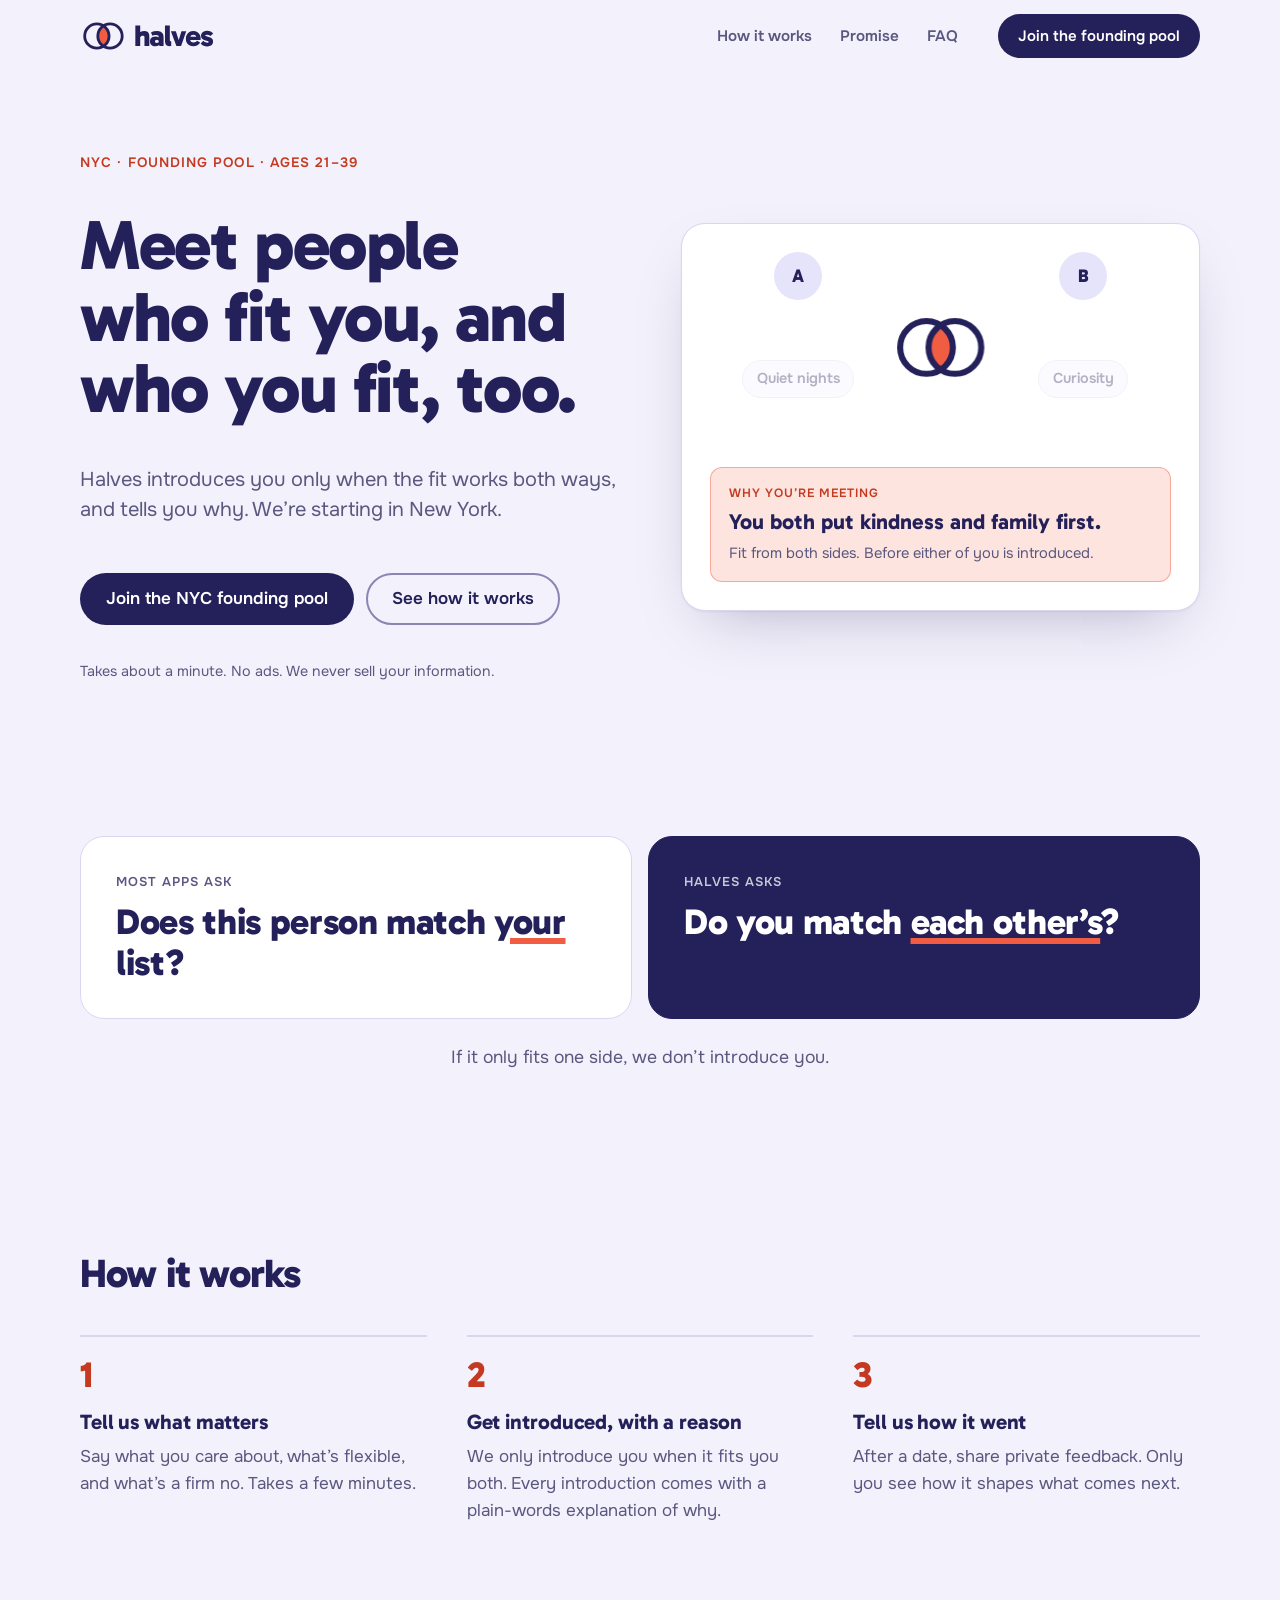
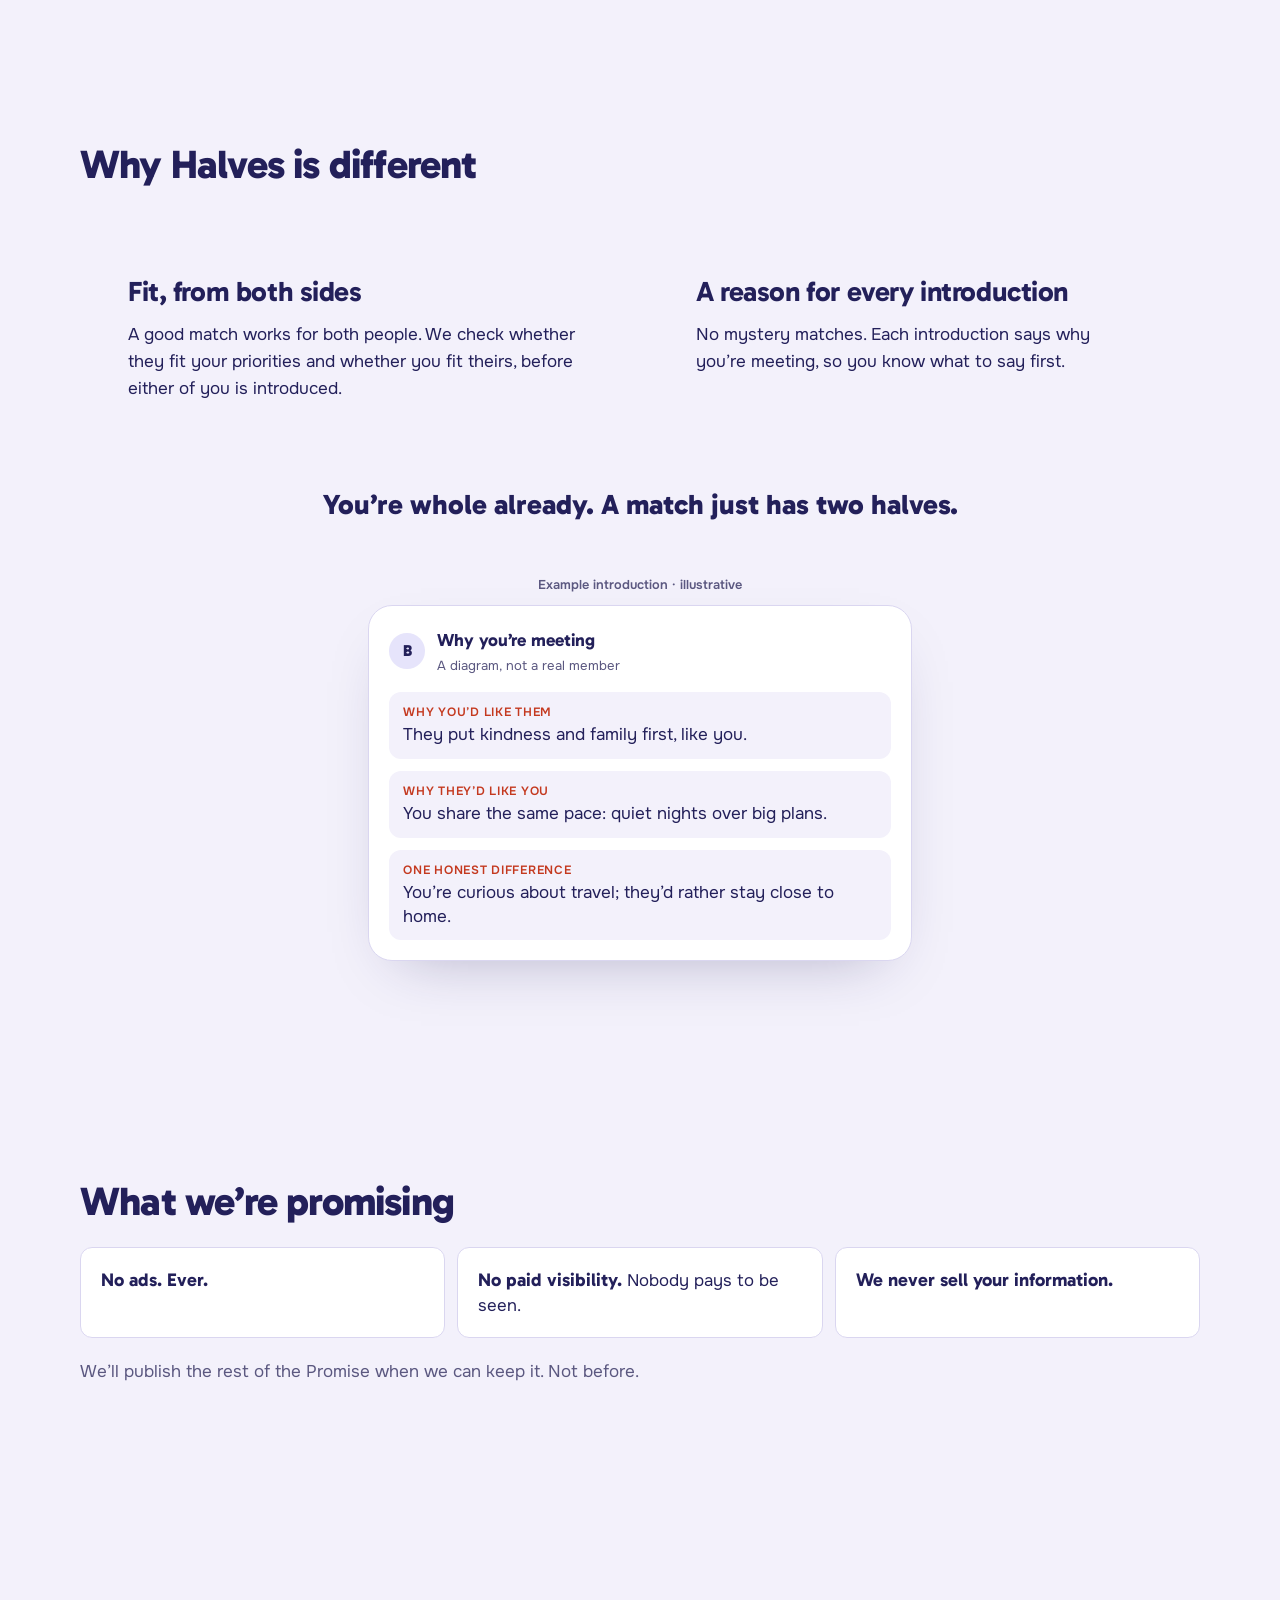
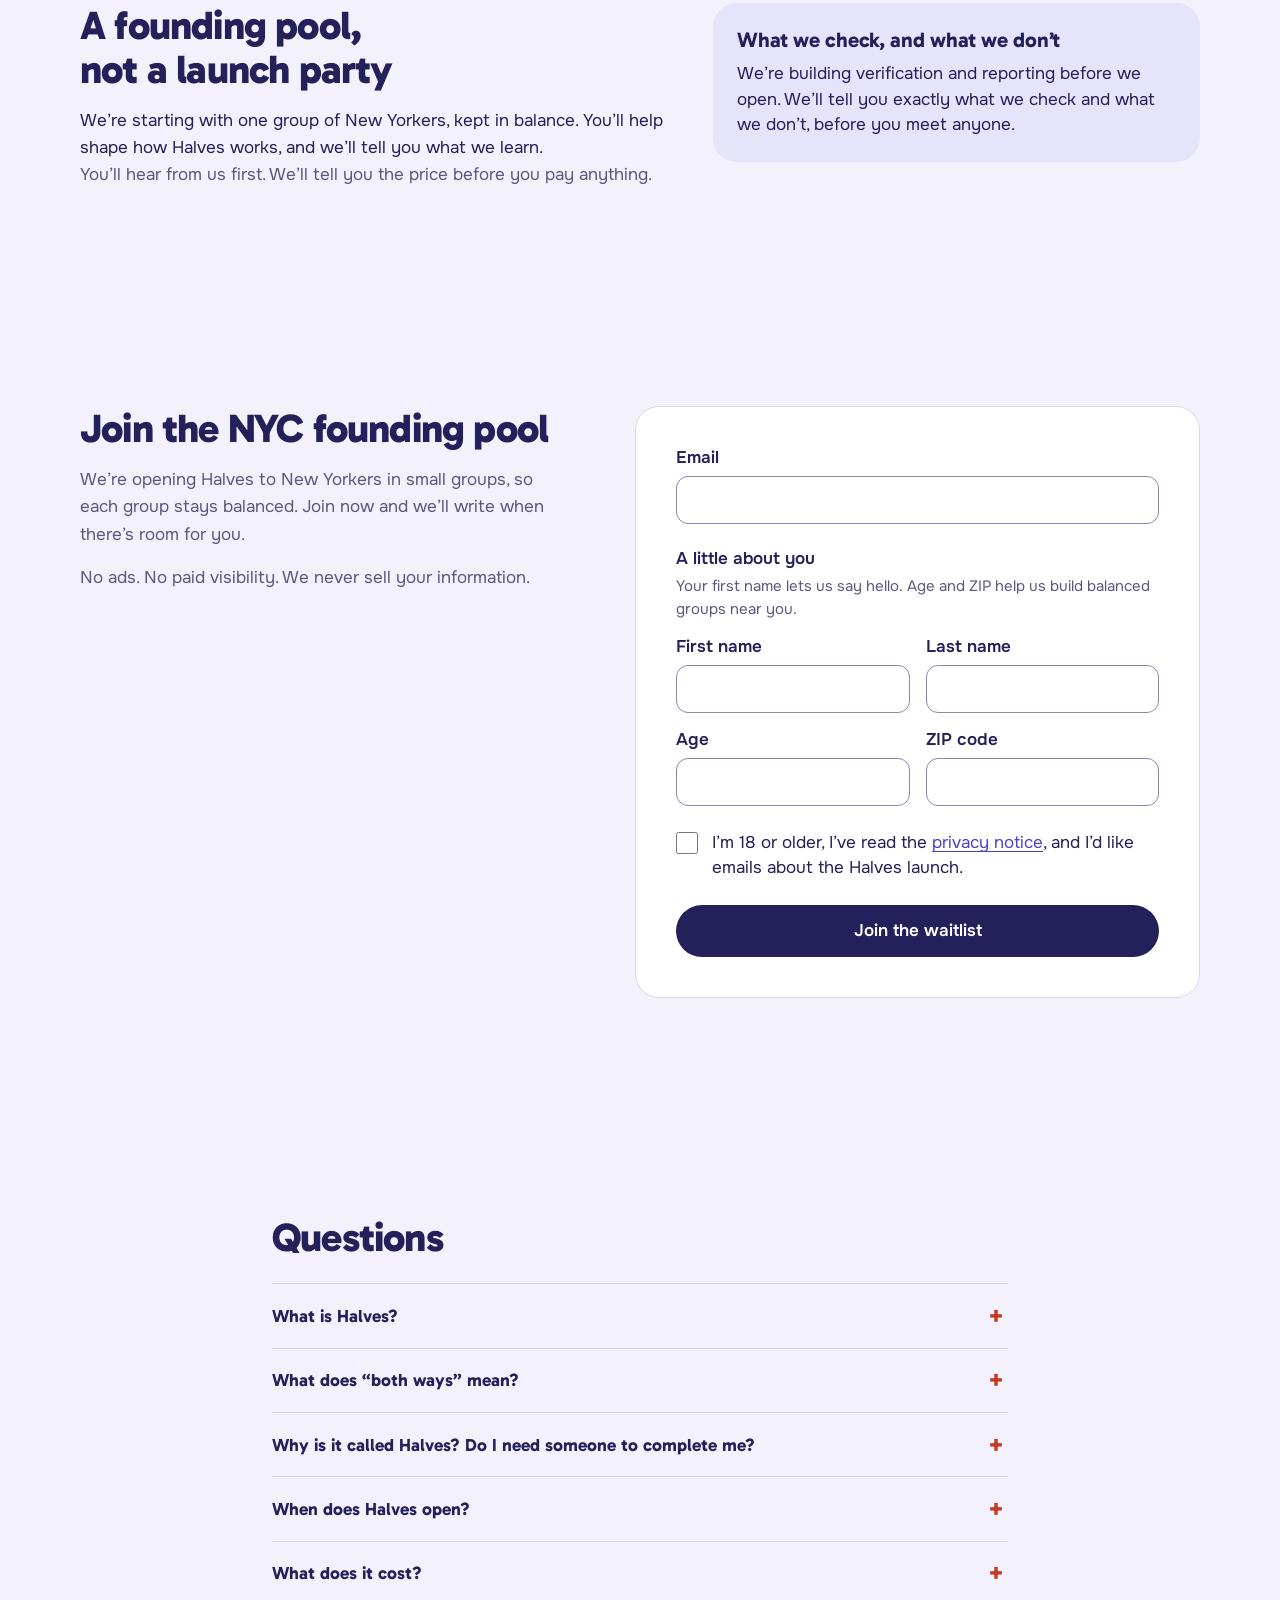
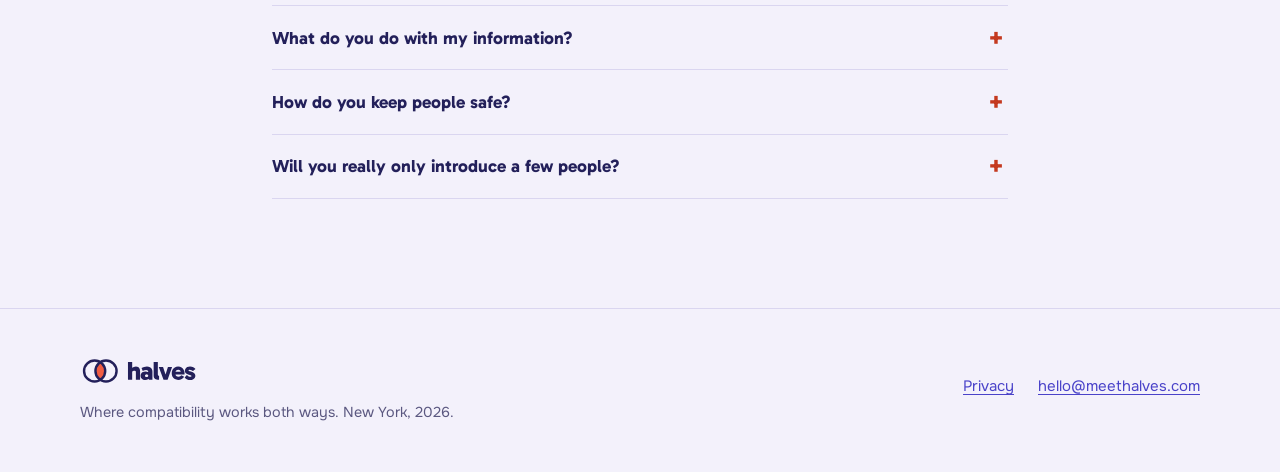
==== index.html @ e99790f5 "Halves site v2: new copy, animated hero, FAQ, promise" ====
<!doctype html>
<html lang="en">
<head>
  <meta charset="utf-8">
  <meta name="viewport" content="width=device-width, initial-scale=1">
  <title>Halves: where compatibility works both ways</title>
  <meta name="description" content="Halves introduces New Yorkers only when the fit works both ways, with a reason for each. Join the NYC founding pool.">
  <meta name="robots" content="noindex">
  <meta name="theme-color" content="#F3F1FB" media="(prefers-color-scheme: light)">
  <meta name="theme-color" content="#15133A" media="(prefers-color-scheme: dark)">
  <meta property="og:type" content="website">
  <meta property="og:title" content="Halves: where compatibility works both ways">
  <meta property="og:description" content="A few introductions, each with a reason. No ads. No paid visibility. We never sell your information.">
  <meta name="twitter:card" content="summary_large_image">
  <link rel="icon" href="assets/brand/icons/favicon-32.png" sizes="32x32" type="image/png">
  <link rel="icon" href="assets/brand/icons/favicon.svg" type="image/svg+xml">
  <link rel="apple-touch-icon" href="assets/brand/icons/apple-touch-icon.png">
  <link rel="preload" href="assets/brand/fonts/gabarito-latin-800-normal.woff2" as="font" type="font/woff2" crossorigin>
  <link rel="preload" href="assets/brand/fonts/onest-latin-400-normal.woff2" as="font" type="font/woff2" crossorigin>
  <link rel="stylesheet" href="assets/styles.css">
  <link rel="stylesheet" href="assets/site.css">
  <script src="assets/preview.js"></script>
  <script src="assets/app.js" defer></script>
  <script src="assets/hero.js" defer></script>
</head>
<body>
  <a class="skip-link" href="#main">Skip to main content</a>

  <header class="site-header">
    <div class="wrap header-inner">
      <a class="brand" href="./" aria-label="Halves home">
        <picture>
          <source media="(prefers-color-scheme: dark)" srcset="assets/brand/logo/halves-lockup-on-dark.svg">
          <img class="brand-logo" src="assets/brand/logo/halves-lockup.svg" alt="" width="135" height="30">
        </picture>
      </a>
      <nav class="head-nav" aria-label="Primary">
        <a href="#how">How it works</a>
        <a href="#promise">Promise</a>
        <a href="#faq">FAQ</a>
      </nav>
      <a class="button button-primary button-small" href="#join">Join the founding pool</a>
    </div>
  </header>

  <main id="main">
    <section class="hero hero-v2" aria-labelledby="headline">
      <div class="wrap hero-grid">
        <div class="hero-copy">
          <p class="eyebrow">NYC · Founding pool · Ages 21–39</p>
          <h1 id="headline">Meet people who fit you, and who you fit, too.</h1>
          <p class="hero-sub" id="subhead">Halves introduces you only when the fit works both ways, and tells you why. We’re starting in New York.</p>
          <div class="hero-actions">
            <a class="button button-primary" href="#join">Join the NYC founding pool</a>
            <a class="button button-quiet" href="#how">See how it works</a>
          </div>
          <p class="hero-note">Takes about a minute. No ads. We never sell your information.</p>
        </div>

        <figure class="stage" id="stage" aria-labelledby="stage-cap">
          <div class="stage-people">
            <div class="person" data-person="a">
              <span class="avatar" aria-hidden="true">A</span>
              <ul class="chips" aria-hidden="true">
                <li class="chip chip-shared" data-shared>Kindness</li>
                <li class="chip chip-own">Quiet nights</li>
                <li class="chip chip-shared" data-shared>Family</li>
              </ul>
            </div>

            <div class="mark" aria-hidden="true">
              <svg viewBox="0 0 100 64" role="presentation" focusable="false">
                <path class="mark-lens" d="M50 10.1A26 26 0 0 1 50 53.9A26 26 0 0 1 50 10.1Z"/>
                <circle class="mark-ring mark-ring-l" cx="36" cy="32" r="26"/>
                <circle class="mark-ring mark-ring-r" cx="64" cy="32" r="26"/>
              </svg>
            </div>

            <div class="person" data-person="b">
              <span class="avatar" aria-hidden="true">B</span>
              <ul class="chips" aria-hidden="true">
                <li class="chip chip-shared" data-shared>Family</li>
                <li class="chip chip-own">Curiosity</li>
                <li class="chip chip-shared" data-shared>Kindness</li>
              </ul>
            </div>
          </div>

          <div class="why-card" id="why-card" aria-hidden="true">
            <span class="why-label">Why you’re meeting</span>
            <p class="why-line"><strong>You both put kindness and family first.</strong></p>
            <p class="why-sub">Fit from both sides. Before either of you is introduced.</p>
          </div>

          <figcaption id="stage-cap" class="visually-hidden">Illustration: two people, A and B, each list what matters most to them. Where both lists overlap, Halves shows common ground, kindness and family, and explains why they’d meet.</figcaption>
          <button class="replay" id="replay" type="button" hidden>Replay</button>
        </figure>
      </div>
    </section>

    <section class="section idea" aria-labelledby="idea-title">
      <div class="wrap">
        <h2 id="idea-title" class="visually-hidden">The idea</h2>
        <div class="contrast">
          <div class="contrast-col contrast-col--them">
            <p class="contrast-label">Most apps ask</p>
            <p class="contrast-q">Does this person match <em>your</em> list?</p>
          </div>
          <div class="contrast-col contrast-col--us">
            <p class="contrast-label">Halves asks</p>
            <p class="contrast-q">Do you match <em>each other’s</em>?</p>
          </div>
        </div>
        <p class="idea-line">If it only fits one side, we don’t introduce you.</p>
      </div>
    </section>

    <section class="section steps" id="how" aria-labelledby="how-title">
      <div class="wrap">
        <h2 id="how-title">How it works</h2>
        <ol class="step-list" role="list">
          <li class="step">
            <span class="step-number" aria-hidden="true">1</span>
            <h3>Tell us what matters</h3>
            <p>Say what you care about, what’s flexible, and what’s a firm no. Takes a few minutes.</p>
          </li>
          <li class="step">
            <span class="step-number" aria-hidden="true">2</span>
            <h3>Get introduced, with a reason</h3>
            <p>We only introduce you when it fits you both. Every introduction comes with a plain-words explanation of why.</p>
          </li>
          <li class="step">
            <span class="step-number" aria-hidden="true">3</span>
            <h3>Tell us how it went</h3>
            <p>After a date, share private feedback. Only you see how it shapes what comes next.</p>
          </li>
        </ol>
      </div>
    </section>

    <section class="section different" id="different" aria-labelledby="diff-title">
      <div class="wrap">
        <h2 id="diff-title">Why Halves is different</h2>
        <div class="pair">
          <article class="pair-half">
            <h3>Fit, from both sides</h3>
            <p>A good match works for both people. We check whether they fit your priorities and whether you fit theirs, before either of you is introduced.</p>
          </article>
          <article class="pair-half">
            <h3>A reason for every introduction</h3>
            <p>No mystery matches. Each introduction says why you’re meeting, so you know what to say first.</p>
          </article>
        </div>
        <p class="name-line">You’re whole already. A match just has two halves.</p>

        <div class="example" aria-label="Example introduction">
          <p class="example-tag">Example introduction · illustrative</p>
          <div class="example-card">
            <div class="example-head">
              <span class="avatar avatar-sm" aria-hidden="true">B</span>
              <div><strong>Why you’re meeting</strong><span class="example-muted">A diagram, not a real member</span></div>
            </div>
            <ul class="example-list">
              <li><span>Why you’d like them</span> They put kindness and family first, like you.</li>
              <li><span>Why they’d like you</span> You share the same pace: quiet nights over big plans.</li>
              <li><span>One honest difference</span> You’re curious about travel; they’d rather stay close to home.</li>
            </ul>
          </div>
        </div>
      </div>
    </section>

    <section class="section promise" id="promise" aria-labelledby="promise-title">
      <div class="wrap">
        <h2 id="promise-title">What we’re promising</h2>
        <ul class="promise-list" role="list">
          <li><strong>No ads. Ever.</strong></li>
          <li><strong>No paid visibility.</strong> Nobody pays to be seen.</li>
          <li><strong>We never sell your information.</strong></li>
        </ul>
        <p class="promise-close">We’ll publish the rest of the Promise when we can keep it. Not before.</p>
      </div>
    </section>

    <section class="section pool" aria-labelledby="pool-title">
      <div class="wrap pool-grid">
        <div>
          <h2 id="pool-title">A founding pool, not a launch party</h2>
          <p>We’re starting with one group of New Yorkers, kept in balance. You’ll help shape how Halves works, and we’ll tell you what we learn.</p>
          <p class="pool-small">You’ll hear from us first. We’ll tell you the price before you pay anything.</p>
        </div>
        <div class="safety">
          <h3>What we check, and what we don’t</h3>
          <p>We’re building verification and reporting before we open. We’ll tell you exactly what we check and what we don’t, before you meet anyone.</p>
        </div>
      </div>
    </section>

    <section class="section join" id="join" aria-labelledby="join-title">
      <div class="wrap join-grid">
        <div class="join-copy">
          <h2 id="join-title">Join the NYC founding pool</h2>
          <p>We’re opening Halves to New Yorkers in small groups, so each group stays balanced. Join now and we’ll write when there’s room for you.</p>
          <p>No ads. No paid visibility. We never sell your information.</p>
        </div>

        <div class="join-panel">
          <noscript>
            <p class="noscript-note">The form needs JavaScript. Turn it on and reload, or email hello@meethalves.com and we’ll add you.</p>
          </noscript>

          <form class="waitlist-form" id="waitlist-form" hidden method="post" action="/api/waitlist" data-endpoint="/api/waitlist">
            <div class="field">
              <label for="email">Email</label>
              <input class="text-input" id="email" name="email" type="email" autocomplete="email" required maxlength="254" spellcheck="false" autocapitalize="off" aria-describedby="email-error">
              <p class="field-error" id="email-error"></p>
            </div>

            <fieldset class="optional-group" aria-describedby="about-hint">
              <legend>A little about you</legend>
              <p class="hint" id="about-hint">Your first name lets us say hello. Age and ZIP help us build balanced groups near you.</p>

              <div class="field-row field-row--names">
                <div class="field">
                  <label for="first_name">First name</label>
                  <input class="text-input" id="first_name" name="first_name" type="text" autocomplete="given-name" required maxlength="60" aria-describedby="first_name-error">
                  <p class="field-error" id="first_name-error"></p>
                </div>
                <div class="field">
                  <label for="last_name">Last name</label>
                  <input class="text-input" id="last_name" name="last_name" type="text" autocomplete="family-name" required maxlength="80" aria-describedby="last_name-error">
                  <p class="field-error" id="last_name-error"></p>
                </div>
              </div>

              <div class="field-row">
                <div class="field">
                  <label for="age">Age</label>
                  <input class="text-input" id="age" name="age" type="number" inputmode="numeric" required min="18" max="99" step="1" aria-describedby="age-error">
                  <p class="field-error" id="age-error"></p>
                </div>
                <div class="field">
                  <label for="zip">ZIP code</label>
                  <input class="text-input" id="zip" name="zip" type="text" inputmode="numeric" autocomplete="postal-code" required maxlength="5" pattern="[0-9]{5}" aria-describedby="zip-error">
                  <p class="field-error" id="zip-error"></p>
                </div>
              </div>
            </fieldset>

            <div class="field consent">
              <input id="consent" name="consent" type="checkbox" required aria-describedby="consent-error">
              <label for="consent">I’m 18 or older, I’ve read the <a href="privacy/" target="_blank" rel="noopener">privacy notice<span class="visually-hidden"> (opens in a new tab)</span></a>, and I’d like emails about the Halves launch.</label>
              <p class="field-error" id="consent-error"></p>
            </div>

            <div class="hp-field" aria-hidden="true">
              <label for="website">Website</label>
              <input id="website" name="website" type="text" tabindex="-1" autocomplete="off" aria-hidden="true">
            </div>

            <button class="button button-primary" type="submit">Join the waitlist</button>
          </form>

          <p class="form-status" id="form-status" role="status" aria-live="polite"></p>

          <div class="join-success" id="waitlist-success" hidden>
            <picture>
              <source media="(prefers-color-scheme: dark)" srcset="assets/brand/logo/halves-mark-on-dark.svg">
              <img class="success-mark" src="assets/brand/logo/halves-mark.svg" alt="" width="56" height="36">
            </picture>
            <h3 id="success-title" tabindex="-1">You’re on the list.</h3>
            <p>Thanks<span data-first-name></span>. We’ll email you when there’s room for you.</p>
            <p>Know someone who’d rather be introduced for a reason than keep scrolling? Send them this page. A good group needs people on both sides.</p>
            <div class="share-row">
              <label class="visually-hidden" for="share-url">Link to share</label>
              <input class="text-input" id="share-url" type="text" readonly value="https://meethalves.com/?utm_source=share&amp;utm_medium=referral&amp;utm_campaign=waitlist">
              <button class="button button-quiet button-small" id="share-button" type="button" hidden>Copy link</button>
            </div>
            <p class="share-status" id="share-status" role="status" aria-live="polite"></p>
          </div>
        </div>
      </div>
    </section>

    <section class="section faq" id="faq" aria-labelledby="faq-title">
      <div class="wrap faq-wrap">
        <h2 id="faq-title">Questions</h2>
        <div class="faq-list">
          <details><summary>What is Halves?</summary><p>A dating app for New Yorkers aged 21–39. We introduce you only when the fit works both ways, and each introduction comes with a reason. We’re new, and we’re building it with our first members.</p></details>
          <details><summary>What does “both ways” mean?</summary><p>Most apps ask whether someone matches what you want. We also ask whether you match what they want. If it only fits one side, we don’t introduce you.</p></details>
          <details><summary>Why is it called Halves? Do I need someone to complete me?</summary><p>No. You’re whole. A match has two halves: your side and theirs. The name is about the fit, not about you.</p></details>
          <details><summary>When does Halves open?</summary><p>We’re starting with a small founding pool in New York and opening in groups. We’ll email you when there’s room for you. We don’t have a date yet, and we won’t make one up.</p></details>
          <details><summary>What does it cost?</summary><p>Joining the waitlist is free. We’ll tell you the price before you pay anything, and nobody will be charged without clear notice of the amount, the renewal date, and how to cancel.</p></details>
          <details><summary>What do you do with my information?</summary><p>We ask for the minimum: your email, first name, age and ZIP, so we can build balanced groups. No ads. We never sell your information. See the <a href="privacy/">privacy notice</a>.</p></details>
          <details><summary>How do you keep people safe?</summary><p>We’re building verification and reporting before we open, and we’ll publish exactly what we check and what we don’t. Verification confirms identity, not intentions. Until it’s live, there’s nothing to join but a waitlist, and no one is introduced to anyone.</p></details>
          <details><summary>Will you really only introduce a few people?</summary><p>Yes. A few at a time, each with a reason, instead of an endless feed. We’ll tell you the pace when we open.</p></details>
        </div>
      </div>
    </section>
  </main>

  <footer class="site-footer">
    <div class="wrap footer-inner">
      <div class="foot-brand">
        <a class="brand brand-small" href="./" aria-label="Halves home">
          <picture>
            <source media="(prefers-color-scheme: dark)" srcset="assets/brand/logo/halves-lockup-on-dark.svg">
            <img class="brand-logo" src="assets/brand/logo/halves-lockup.svg" alt="" width="135" height="30">
          </picture>
        </a>
        <p class="foot-tag">Where compatibility works both ways. New York, 2026.</p>
      </div>
      <nav aria-label="Footer">
        <ul class="footer-links">
          <li><a href="privacy/">Privacy</a></li>
          <li><a href="mailto:hello@meethalves.com">hello@meethalves.com</a></li>
        </ul>
      </nav>
    </div>
  </footer>
</body>
</html>
---- assets/styles.css ----
/*
  Halves site styles.
  Plain CSS, no build step. Sections:
  1. Fonts (self-hosted, see assets/fonts/ and the OFL license files there)
  2. Design tokens (light and dark)
  3. Base and layout
  4. Header and footer
  5. Landing page sections
  6. Waitlist form and success state
  7. Simple pages (privacy, 404)
  8. Motion
*/

/* 1. Fonts: latin subsets only, from Fontsource (OFL 1.1). They live with the rest of the brand in brand/fonts/. */
@font-face {
  font-family: "Gabarito";
  font-style: normal;
  font-weight: 700;
  font-display: swap;
  src: url("brand/fonts/gabarito-latin-700-normal.woff2") format("woff2");
  unicode-range: U+0000-00FF, U+0131, U+0152-0153, U+02BB-02BC, U+02C6, U+02DA, U+02DC, U+0304, U+0308, U+0329, U+2000-206F, U+20AC, U+2122, U+2191, U+2193, U+2212, U+2215, U+FEFF, U+FFFD;
}
@font-face {
  font-family: "Gabarito";
  font-style: normal;
  font-weight: 800;
  font-display: swap;
  src: url("brand/fonts/gabarito-latin-800-normal.woff2") format("woff2");
  unicode-range: U+0000-00FF, U+0131, U+0152-0153, U+02BB-02BC, U+02C6, U+02DA, U+02DC, U+0304, U+0308, U+0329, U+2000-206F, U+20AC, U+2122, U+2191, U+2193, U+2212, U+2215, U+FEFF, U+FFFD;
}
@font-face {
  font-family: "Onest";
  font-style: normal;
  font-weight: 400;
  font-display: swap;
  src: url("brand/fonts/onest-latin-400-normal.woff2") format("woff2");
  unicode-range: U+0000-00FF, U+0131, U+0152-0153, U+02BB-02BC, U+02C6, U+02DA, U+02DC, U+0304, U+0308, U+0329, U+2000-206F, U+20AC, U+2122, U+2191, U+2193, U+2212, U+2215, U+FEFF, U+FFFD;
}
@font-face {
  font-family: "Onest";
  font-style: normal;
  font-weight: 600;
  font-display: swap;
  src: url("brand/fonts/onest-latin-600-normal.woff2") format("woff2");
  unicode-range: U+0000-00FF, U+0131, U+0152-0153, U+02BB-02BC, U+02C6, U+02DA, U+02DC, U+0304, U+0308, U+0329, U+2000-206F, U+20AC, U+2122, U+2191, U+2193, U+2212, U+2215, U+FEFF, U+FFFD;
}

/* 2. Design tokens. The brand guide is assets/brand/README.md: two rings, and the coral
   middle where they meet is the match. Indigo carries the text and buttons. Coral and
   periwinkle are for graphics and tints, since plain coral is under 4.5:1 for text on lilac. */
:root {
  color-scheme: light dark;

  --bg: #F3F1FB;               /* lilac */
  --surface: #FFFFFF;
  --sunk: #E8E5F7;
  --ink: #23205A;              /* indigo */
  --muted: #5B5880;            /* 5.9:1 on bg */
  --line: #DAD6F0;
  --primary: #23205A;          /* buttons */
  --primary-hover: #34307F;
  --on-primary: #FFFFFF;       /* 14:1 on primary */
  --coral-text: #C4391F;       /* coral when it is text: 4.8:1 on bg */
  --coral: #F05D43;            /* coral as a graphic: the hero's overlap */
  --coral-soft: #FDE4DE;
  --periwinkle-soft: #E6E4FB;
  --error: #B4232F;
  --success: #1E7A44;

  /* Derived tokens */
  --field-bg: #FFFFFF;
  --field-line: #8A86B3;       /* input borders: 3.4:1 on white, meets non-text contrast */
  --link: #4A43C9;             /* 6.4:1 on bg, 7:1 on white */
  --focus: var(--link);

  --font-head: "Gabarito", ui-sans-serif, system-ui, -apple-system, "Segoe UI", Roboto, "Helvetica Neue", Arial, sans-serif;
  --font-body: "Onest", ui-sans-serif, system-ui, -apple-system, "Segoe UI", Roboto, "Helvetica Neue", Arial, sans-serif;

  --max: 1120px;
  --gutter: 16px;
  --radius-sm: 12px;
  --radius: 24px;
  --section-space: clamp(3.5rem, 2rem + 6vw, 7rem);
}

@media (prefers-color-scheme: dark) {
  :root {
    --bg: #15133A;             /* night */
    --surface: #1D1A4A;
    --sunk: #27245C;
    --ink: #F3F1FB;
    --muted: #ABA8D6;          /* 7:1 on surface */
    --line: #34306B;
    --primary: #A9A6F2;        /* periwinkle */
    --primary-hover: #BDBAF6;
    --on-primary: #15133A;     /* 8:1 on primary */
    --coral-text: #FF8A72;
    --coral: #F26A51;
    --coral-soft: #3A2240;
    --periwinkle-soft: #262361;
    --error: #FF7A84;
    --success: #5BCB8A;

    --field-bg: #15133A;
    --field-line: #7E7AB8;     /* 4:1 or better on dark surfaces */
    --link: #B9B6FF;
  }
}

@media (min-width: 640px) {
  :root { --gutter: 24px; }
}
@media (min-width: 1024px) {
  :root { --gutter: 32px; }
}

/* 3. Base and layout */
*,
*::before,
*::after {
  box-sizing: border-box;
}

[hidden] {
  display: none !important;
}

html {
  -webkit-text-size-adjust: 100%;
  text-size-adjust: 100%;
}

body {
  margin: 0;
  background: var(--bg);
  color: var(--ink);
  font-family: var(--font-body);
  font-size: 1rem;
  line-height: 1.6;
  overflow-wrap: break-word;
  -webkit-font-smoothing: antialiased;
}

@media (min-width: 640px) {
  body { font-size: 1.0625rem; }
}

h1,
h2,
h3 {
  font-family: var(--font-head);
  color: var(--ink);
  margin: 0;
  text-wrap: balance;
}

h1 {
  font-weight: 800;
  font-size: clamp(2.5rem, 1.5rem + 4.6vw, 4.5rem);
  line-height: 1.02;
  letter-spacing: -0.03em;
}

h2 {
  font-weight: 800;
  font-size: clamp(1.75rem, 1.35rem + 1.8vw, 2.5rem);
  line-height: 1.1;
  letter-spacing: -0.02em;
}

h3 {
  font-weight: 700;
  font-size: 1.3125rem;
  line-height: 1.25;
  letter-spacing: -0.005em;
}

p {
  margin: 0;
}

a {
  color: var(--link);
  text-decoration-thickness: 1px;
  text-underline-offset: 0.18em;
  text-decoration-skip-ink: none;  /* one unbroken line, not gaps around the tails of letters like y and g */
}

a:hover {
  text-decoration-thickness: 2px;
}

:focus-visible {
  outline: 3px solid var(--focus);
  outline-offset: 3px;
  border-radius: 4px;
}

img,
svg {
  display: block;
  max-width: 100%;
}

.wrap {
  width: min(var(--max), 100% - 2 * var(--gutter));
  margin-inline: auto;
}

.section {
  padding-block: var(--section-space);
}

.section-intro {
  max-width: 36rem;
  margin-top: 0.75rem;
  color: var(--muted);
}

.skip-link {
  position: absolute;
  left: var(--gutter);
  top: -100px;
  z-index: 10;
  padding: 0.75rem 1rem;
  background: var(--surface);
  color: var(--ink);
  font-weight: 600;
  border: 2px solid var(--focus);
  border-radius: var(--radius-sm);
}

.skip-link:focus {
  top: 12px;
}

.visually-hidden {
  position: absolute !important;
  width: 1px;
  height: 1px;
  padding: 0;
  margin: -1px;
  overflow: hidden;
  clip: rect(0 0 0 0);
  white-space: nowrap;
  border: 0;
}

/* Buttons */
.button {
  display: inline-flex;
  align-items: center;
  justify-content: center;
  gap: 0.5rem;
  min-height: 52px;
  padding: 0.75rem 1.5rem;
  border: 2px solid transparent;
  border-radius: 999px;
  font-family: var(--font-body);
  font-size: 1.0625rem;
  font-weight: 600;
  line-height: 1.2;
  text-decoration: none;
  cursor: pointer;
}

.button-primary {
  background: var(--primary);
  color: var(--on-primary);
}

.button-primary:hover {
  background: var(--primary-hover);
}

.button-primary:active {
  transform: translateY(1px);
}

.button-primary:disabled {
  opacity: 0.7;
  cursor: progress;
  transform: none;
}

.button-quiet {
  background: transparent;
  color: var(--ink);
  border-color: var(--field-line);
}

.button-quiet:hover {
  border-color: var(--ink);
}

.button-small {
  min-height: 44px;
  padding: 0.5rem 1.125rem;
  font-size: 0.9375rem;
}

/* 4. Header and footer */
.site-header {
  padding-block: 14px;
}

.header-inner {
  display: flex;
  align-items: center;
  justify-content: space-between;
  gap: 1rem;
}

.brand {
  display: inline-flex;
  align-items: center;
  gap: 0.5rem;
  min-height: 44px;
  text-decoration: none;
  color: var(--ink);
}

/* The logo is an image from assets/brand/logo/. Each page's <picture> swaps in the
   on-dark file in dark mode. Its height sets its size. */
.brand-logo {
  width: auto;
  height: 30px;
}

.site-footer {
  border-top: 1px solid var(--line);
  padding-block: 2.5rem 3rem;
  color: var(--muted);
  font-size: 0.9375rem;
}

.footer-inner {
  display: grid;
  gap: 1.25rem;
}

.footer-links {
  display: flex;
  flex-wrap: wrap;
  gap: 0.5rem 1.5rem;
  margin: 0;
  padding: 0;
  list-style: none;
}

.footer-links a {
  display: inline-block;
  padding-block: 0.375rem;
}

.brand-small .brand-logo {
  height: 26px;
}

@media (min-width: 760px) {
  .footer-inner {
    grid-template-columns: auto 1fr;
    align-items: center;
    gap: 2rem;
  }
  .footer-links {
    justify-content: flex-end;
  }
}

/* 5. Landing page sections */

/* Hero */
.hero {
  padding-block: clamp(1.5rem, 0.5rem + 4vw, 4.5rem) var(--section-space);
}

.hero-grid {
  display: grid;
  gap: 1.75rem;
  align-items: center;
}

/* On phones the picture comes after the headline and button, so they stay on the first screen. */
.hero-art {
  width: min(100%, 31rem);
}

/* The match story: two people with their priority chips (rows from 1.5rem to about 11.2rem),
   then "Common ground" in its own row so it never covers the chips at any width, then the
   rings, anchored to the bottom. */
.match-story {
  position: relative;
  min-height: 25.25rem;
  overflow: hidden;
  isolation: isolate;
}

.match-person {
  position: absolute;
  top: 1.5rem;
  display: grid;
  width: 9rem;
  justify-items: center;
  gap: 0.45rem;
  z-index: 3;
}

.match-person--left { left: 0; }
.match-person--right { right: 0; }

.match-avatar {
  display: grid;
  place-items: center;
  width: 3.25rem;
  height: 3.25rem;
  border: 2px solid var(--ink);
  border-radius: 50%;
  background: var(--surface);
  color: var(--ink);
  font-family: var(--font-head);
  font-size: 1rem;
  font-weight: 800;
  box-shadow: 0 0.5rem 1.5rem rgba(35, 32, 90, 0.08);
}

.match-priority {
  display: inline-flex;
  min-height: 1.7rem;
  align-items: center;
  justify-content: center;
  padding: 0.25rem 0.65rem;
  border: 1px solid var(--line);
  border-radius: 999px;
  background: var(--surface);
  color: var(--muted);
  font-size: 0.72rem;
  font-weight: 700;
  line-height: 1;
  white-space: nowrap;
  box-shadow: 0 0.4rem 1rem rgba(35, 32, 90, 0.06);
}

.common-ground {
  position: absolute;
  left: 50%;
  top: 11.8rem;
  display: grid;
  width: 11rem;
  translate: -50% 0;
  justify-items: center;
  gap: 0.25rem;
  text-align: center;
  z-index: 4;
}

.common-ground span {
  color: var(--coral-text);
  font-size: 0.68rem;
  font-weight: 800;
  letter-spacing: 0.08em;
  text-transform: uppercase;
}

.common-ground strong {
  color: var(--ink);
  font-size: 0.9rem;
}

.match-mark {
  position: absolute;
  left: 50%;
  bottom: 1.25rem;
  width: 15rem;
  height: 9rem;
  translate: -50% 0;
}

.match-ring,
.match-overlap {
  position: absolute;
  top: 0;
  width: 9rem;
  height: 9rem;
}

.match-ring {
  border: 0.7rem solid var(--ink);
  border-radius: 50%;
  z-index: 2;
}

.match-ring--left { left: 0; }
.match-ring--right { right: 0; }

.match-overlap {
  left: 50%;
  width: 3rem;                 /* the rings' overlap: 9rem rings 6rem apart */
  height: 5.9rem;
  top: 1.55rem;
  translate: -50% 0;
  clip-path: polygon(50% 0%, 68% 7%, 84% 21%, 96% 39%, 100% 50%, 96% 61%, 84% 79%, 68% 93%, 50% 100%, 32% 93%, 16% 79%, 4% 61%, 0% 50%, 4% 39%, 16% 21%, 32% 7%);
  background: var(--coral);
  opacity: 1;
  transform-origin: center;
  filter: drop-shadow(0 0.5rem 1.1rem rgba(240, 93, 67, 0.22));
  z-index: 1;
}

.hero-copy {
  display: grid;
  gap: 1.25rem;
}

.hero-sub {
  max-width: 34rem;
  font-size: clamp(1.125rem, 1rem + 0.5vw, 1.3125rem);
  line-height: 1.5;
  color: var(--muted);
}

.hero-actions {
  display: flex;
  flex-wrap: wrap;
  align-items: center;
  gap: 0.75rem 1.25rem;
  margin-top: 0.5rem;
}

@media (min-width: 860px) {
  .hero-grid {
    grid-template-columns: minmax(0, 1.5fr) minmax(0, 1fr);
    gap: 3rem;
  }
  .hero-art {
    width: min(100%, 31rem);
    justify-self: center;
  }
}

/* How it works: a real sequence, so the steps are numbered. */
.step-list {
  display: grid;
  gap: 2rem;
  margin: 2.5rem 0 0;
  padding: 0;
  list-style: none;
}

.step {
  display: grid;
  gap: 0.5rem;
  align-content: start;
  padding-top: 1.25rem;
  border-top: 2px solid var(--line);
}

.step-number {
  font-family: var(--font-head);
  font-weight: 800;
  font-size: 2.25rem;
  line-height: 1;
  color: var(--coral-text);
  margin-bottom: 0.5rem;
}

.step p {
  color: var(--muted);
  max-width: 30rem;
}

@media (min-width: 760px) {
  .step-list {
    grid-template-columns: repeat(3, minmax(0, 1fr));
    gap: 2.5rem;
  }
}

/* Why Halves is different: two differences, side by side like the two rings of the mark. */
.differences {
  background: var(--surface);
  border-block: 1px solid var(--line);
}

.pair {
  display: grid;
  gap: 1rem;
  margin-top: 2.5rem;
}

.pair-half {
  display: grid;
  gap: 0.75rem;
  align-content: start;
  padding: clamp(1.75rem, 1rem + 2.5vw, 3rem);
  border-radius: var(--radius);
  color: var(--ink);
}

.pair-half p {
  max-width: 28rem;
}

.pair-half h3 {
  font-weight: 700;
  font-size: clamp(1.375rem, 1.1rem + 1vw, 1.75rem);
  letter-spacing: -0.015em;
}

.pair-half--left {
  background: var(--periwinkle-soft);
}

.pair-half--right {
  background: var(--coral-soft);
}

@media (min-width: 760px) {
  .pair {
    grid-template-columns: 1fr 1fr;
  }
}

/* 6. Waitlist form and success state */
.join-grid {
  display: grid;
  gap: 2rem;
}

.join-copy {
  display: grid;
  gap: 1rem;
  align-content: start;
}

.join-copy p {
  max-width: 30rem;
  color: var(--muted);
}

@media (min-width: 900px) {
  .join-grid {
    grid-template-columns: minmax(0, 1fr) minmax(0, 1.15fr);
    gap: 4rem;
  }
}

.join-panel {
  background: var(--surface);
  border: 1px solid var(--line);
  border-radius: var(--radius);
  padding: clamp(1.25rem, 0.75rem + 2.5vw, 2.5rem);
}

.waitlist-form {
  display: grid;
  gap: 1.5rem;
}

.field {
  display: grid;
  gap: 0.375rem;
  align-content: start;
  min-width: 0;
}

.field label,
.optional-group legend {
  font-weight: 600;
  line-height: 1.35;
}

.field-row {
  display: grid;
  grid-template-columns: minmax(0, 1fr) minmax(0, 1fr);
  gap: 1rem;
}

/* First and last name stack on narrow phones, so a long name still fits its box. */
.field-row--names {
  grid-template-columns: minmax(0, 1fr);
}

@media (min-width: 480px) {
  .field-row--names {
    grid-template-columns: minmax(0, 1fr) minmax(0, 1fr);
  }
}

.optional-group {
  display: grid;
  gap: 1rem;
  margin: 0;
  padding: 0;
  border: 0;
  min-inline-size: 0;
}

.optional-group legend {
  padding: 0;
  margin-bottom: 0.25rem;
}

.optional-tag {
  font-weight: 400;
  color: var(--muted);
}

.hint {
  color: var(--muted);
  font-size: 0.9375rem;
  line-height: 1.5;
}

.text-input {
  width: 100%;
  min-height: 48px;
  padding: 0.625rem 0.875rem;
  border: 1px solid var(--field-line);
  border-radius: var(--radius-sm);
  background: var(--field-bg);
  color: var(--ink);
  font-family: var(--font-body);
  font-size: 1rem;   /* 16px keeps iOS from zooming on focus */
  line-height: 1.4;
  appearance: none;
  -webkit-appearance: none;
  -moz-appearance: textfield;
}

.text-input::-webkit-outer-spin-button,
.text-input::-webkit-inner-spin-button {
  -webkit-appearance: none;
  margin: 0;
}

.text-input:hover {
  border-color: var(--ink);
}

.text-input:focus-visible {
  outline: 3px solid var(--focus);
  outline-offset: 1px;
  border-color: var(--focus);
  border-radius: var(--radius-sm);
}

.text-input[aria-invalid="true"] {
  border-color: var(--error);
  box-shadow: inset 0 0 0 1px var(--error);
}

.field-error {
  color: var(--error);
  font-size: 0.9375rem;
  font-weight: 600;
  line-height: 1.4;
}

.field-error:empty {
  display: none;
}

.consent {
  display: grid;
  grid-template-columns: 24px minmax(0, 1fr);
  column-gap: 0.75rem;
  row-gap: 0.375rem;
  align-items: start;
}

.consent input {
  width: 22px;
  height: 22px;
  margin: 2px 0 0;
  accent-color: var(--primary);
  cursor: pointer;
}

.consent label {
  font-weight: 400;
  line-height: 1.5;
  cursor: pointer;
}

.consent .field-error {
  grid-column: 2;
}

/* Honeypot: off screen but not display:none, so naive bots still fill it. */
.hp-field {
  position: absolute;
  left: -10000px;
  top: auto;
  width: 1px;
  height: 1px;
  overflow: hidden;
}

.waitlist-form .button-primary {
  width: 100%;
}

.form-status {
  margin-top: 1rem;
  font-weight: 600;
  line-height: 1.45;
}

.form-status:empty {
  display: none;
}

.form-status[data-tone="error"] {
  color: var(--error);
}

.noscript-note {
  margin-bottom: 1.25rem;
  padding: 0.875rem 1rem;
  border-radius: var(--radius-sm);
  background: var(--sunk);
  color: var(--ink);
}

.join-success {
  display: grid;
  gap: 1rem;
}

.join-success h3 {
  font-weight: 700;
  font-size: clamp(1.5rem, 1.2rem + 1vw, 1.875rem);
  letter-spacing: -0.015em;
}

.join-success h3:focus {
  outline: none;
}

.join-success h3:focus-visible {
  outline: 3px solid var(--focus);
}

.success-mark {
  width: 56px;
  height: auto;
}

.share-row {
  display: grid;
  gap: 0.75rem;
}

@media (min-width: 480px) {
  .share-row {
    grid-template-columns: minmax(0, 1fr) auto;
    align-items: center;
  }
}

.share-status {
  color: var(--success);
  font-weight: 600;
}

.share-status:empty {
  display: none;
}

/* 7. Simple pages (privacy notice, 404) */
.page {
  padding-block: clamp(2rem, 1rem + 4vw, 4.5rem) var(--section-space);
}

.prose {
  max-width: 42rem;
}

.prose h1 {
  font-size: clamp(2.25rem, 1.6rem + 3vw, 3.25rem);
}

.prose h2 {
  font-size: clamp(1.375rem, 1.2rem + 0.8vw, 1.75rem);
  margin-top: 2.5rem;
  margin-bottom: 0.75rem;
}

.prose p + p {
  margin-top: 1rem;
}

.prose ul {
  margin: 0.75rem 0 0;
  padding-left: 1.25rem;
}

.prose li + li {
  margin-top: 0.5rem;
}

.prose .lede {
  margin-top: 1rem;
  font-size: clamp(1.125rem, 1rem + 0.5vw, 1.25rem);
  color: var(--muted);
}

.prose .updated {
  margin-top: 0.75rem;
  color: var(--muted);
  font-size: 0.9375rem;
}

.not-found {
  display: grid;
  gap: 1.25rem;
  justify-items: start;
  max-width: 36rem;
}

.not-found p {
  color: var(--muted);
}

/* 8. Motion: two people arrive with different priorities. Shared priorities move toward
   the center, then the Halves rings are pulled together by that common ground.
   It plays once and holds on the matched picture: every animation runs 6.5s with fill
   "both", and the last movement ends at 77% (5 seconds), so nothing moves after that
   (WCAG 2.2.2 asks for a pause control on motion longer than 5 seconds). */
@media (prefers-reduced-motion: no-preference) {
  html {
    scroll-behavior: smooth;
  }

  .match-person--left {
    animation: person-arrive-left 6.5s cubic-bezier(0.2, 0.8, 0.2, 1) both;
  }

  .match-person--right {
    animation: person-arrive-right 6.5s cubic-bezier(0.2, 0.8, 0.2, 1) both;
  }

  .match-priority--left-one,
  .match-priority--left-two {
    animation: shared-priority-left 6.5s cubic-bezier(0.2, 0.8, 0.2, 1) both;
  }

  .match-priority--right-two,
  .match-priority--right-three {
    animation: shared-priority-right 6.5s cubic-bezier(0.2, 0.8, 0.2, 1) both;
  }

  .match-priority--left-three,
  .match-priority--right-one {
    animation: individual-priority 6.5s ease both;
  }

  .common-ground {
    animation: common-ground 6.5s ease both;
  }

  .match-ring--left {
    animation: ring-attract-left 6.5s cubic-bezier(0.16, 1, 0.3, 1) both;
  }

  .match-ring--right {
    animation: ring-attract-right 6.5s cubic-bezier(0.16, 1, 0.3, 1) both;
  }

  .match-overlap {
    animation: overlap-reveal 6.5s cubic-bezier(0.16, 1, 0.3, 1) both;
  }
}

@keyframes person-arrive-left {
  0%, 8% { opacity: 0; translate: -3rem 0; }
  18%, 100% { opacity: 1; translate: 0 0; }
}

@keyframes person-arrive-right {
  0%, 8% { opacity: 0; translate: 3rem 0; }
  18%, 100% { opacity: 1; translate: 0 0; }
}

@keyframes shared-priority-left {
  0%, 22% { opacity: 0; translate: -0.75rem 0; }
  30%, 42% { opacity: 1; translate: 0 0; }
  52% { opacity: 1; translate: 2.4rem 1.25rem; }
  60%, 100% { opacity: 0; translate: 3.8rem 2rem; }
}

@keyframes shared-priority-right {
  0%, 26% { opacity: 0; translate: 0.75rem 0; }
  34%, 44% { opacity: 1; translate: 0 0; }
  54% { opacity: 1; translate: -2.4rem 1.25rem; }
  62%, 100% { opacity: 0; translate: -3.8rem 2rem; }
}

@keyframes individual-priority {
  0%, 30% { opacity: 0; }
  38%, 52% { opacity: 1; }
  62%, 100% { opacity: 0.35; }
}

@keyframes common-ground {
  0%, 56% { opacity: 0; scale: 0.94; }
  62%, 100% { opacity: 1; scale: 1; }
}

@keyframes ring-attract-left {
  0%, 51% { translate: -2.2rem 0; }
  64%, 100% { translate: 0 0; }
}

@keyframes ring-attract-right {
  0%, 51% { translate: 2.2rem 0; }
  64%, 100% { translate: 0 0; }
}

@keyframes overlap-reveal {
  0%, 60% { opacity: 0; scale: 0.08 0.25; }
  66% { opacity: 1; scale: 1; }
  72% { opacity: 1; scale: 1.08; }
  77%, 100% { opacity: 1; scale: 1; }
}

@media (max-width: 480px) {
  .match-story { min-height: 24rem; }
  .match-person { width: 7.5rem; }
  .match-mark { width: 13rem; height: 7.75rem; }
  .match-ring { width: 7.75rem; height: 7.75rem; }
  .match-overlap { width: 2.5rem; height: 5rem; top: 1.375rem; }
}

@media (prefers-reduced-motion: reduce) {
  *,
  *::before,
  *::after {
    animation: none !important;
    transition: none !important;
    scroll-behavior: auto !important;
  }
}
---- assets/site.css ----
/* Halves v2 additions. Brand tokens (colors, fonts) come from styles.css and are not changed. */

.visually-hidden { position: absolute !important; width: 1px; height: 1px; overflow: hidden; clip: rect(0 0 0 0); white-space: nowrap; }

/* Header nav */
.head-nav { display: none; gap: 1.75rem; margin-inline: auto 1.5rem; }
.head-nav a { color: var(--muted); text-decoration: none; font-weight: 600; font-size: 0.95rem; }
.head-nav a:hover { color: var(--ink); }
@media (min-width: 820px) { .head-nav { display: flex; } }

/* Hero */
.hero-v2 { padding-block: clamp(2rem, 1rem + 5vw, 5.5rem) clamp(3rem, 2rem + 4vw, 6rem); }
.hero-v2 .hero-grid { display: grid; gap: 2.5rem; align-items: center; }
@media (min-width: 960px) { .hero-v2 .hero-grid { grid-template-columns: 1.05fr 1fr; gap: 3.5rem; } }
.eyebrow { margin: 0 0 1rem; font-family: var(--font-body); font-weight: 600; font-size: 0.85rem; letter-spacing: 0.08em; text-transform: uppercase; color: var(--coral-text); }
.hero-v2 h1 { margin: 0; font-family: var(--font-head); font-weight: 800; font-size: clamp(2.4rem, 1.4rem + 4.2vw, 4.4rem); line-height: 1.02; letter-spacing: -0.02em; text-wrap: balance; }
.hero-v2 .hero-sub { margin: 1.25rem 0 0; max-width: 34rem; font-size: clamp(1.05rem, 1rem + 0.4vw, 1.25rem); color: var(--muted); line-height: 1.5; }
.hero-v2 .hero-actions { display: flex; flex-wrap: wrap; gap: 0.75rem; margin-top: 1.75rem; }
.hero-note { margin: 0.9rem 0 0; font-size: 0.9rem; color: var(--muted); }

/* Stage: the hero animation */
.stage { margin: 0; position: relative; padding: clamp(1rem, 0.5rem + 2vw, 1.75rem); background: var(--surface); border: 1px solid var(--line); border-radius: var(--radius); box-shadow: 0 1px 2px rgba(35,32,90,.06), 0 24px 60px -28px rgba(35,32,90,.35); }
.stage-people { display: grid; grid-template-columns: 1fr clamp(5.5rem, 22%, 8rem) 1fr; align-items: center; gap: 0.25rem; }
.person { display: flex; flex-direction: column; align-items: center; gap: 0.85rem; }
.avatar { display: grid; place-items: center; width: 3rem; height: 3rem; border-radius: 50%; background: var(--periwinkle-soft); color: var(--ink); font-family: var(--font-head); font-weight: 800; font-size: 1.15rem; }
.avatar-sm { width: 2.25rem; height: 2.25rem; font-size: 1rem; flex: none; }
.chips { list-style: none; margin: 0; padding: 0; display: flex; flex-direction: column; gap: 0.5rem; align-items: center; }
.chip { display: block; padding: 0.4rem 0.85rem; border-radius: 999px; border: 1px solid var(--line); background: var(--bg); color: var(--ink); font-size: 0.9rem; font-weight: 600; white-space: nowrap; will-change: transform, opacity; }
.chip.is-flying { position: relative; z-index: 3; background: var(--coral-soft); border-color: var(--coral); }
.mark { width: 100%; }
.mark svg { display: block; width: 100%; height: auto; overflow: visible; color: var(--ink); }
.mark-ring { fill: none; stroke: currentColor; stroke-width: 6; transform-box: view-box; }
.mark-lens { fill: var(--coral); transform-box: fill-box; transform-origin: center; }

.why-card { margin-top: clamp(1rem, 0.5rem + 2vw, 1.5rem); padding: 1rem 1.15rem; border-radius: var(--radius-sm); background: var(--coral-soft); border: 1px solid color-mix(in srgb, var(--coral) 45%, transparent); }
.why-label { display: block; font-size: 0.75rem; font-weight: 700; letter-spacing: 0.08em; text-transform: uppercase; color: var(--coral-text); }
.why-line { margin: 0.35rem 0 0; font-family: var(--font-head); font-size: clamp(1.1rem, 1rem + 0.5vw, 1.35rem); line-height: 1.25; }
.why-sub { margin: 0.35rem 0 0; font-size: 0.92rem; color: var(--muted); }
.replay { position: absolute; top: 0.6rem; right: 0.75rem; border: 0; background: transparent; color: var(--link); font: inherit; font-size: 0.85rem; font-weight: 600; padding: 0.35rem 0.5rem; border-radius: 8px; cursor: pointer; }
.replay:hover { background: var(--periwinkle-soft); }
.replay:focus-visible { outline: 3px solid var(--focus); outline-offset: 2px; }

/* The idea */
.idea { padding-block: clamp(2.5rem, 2rem + 3vw, 5rem); }
.contrast { display: grid; gap: 1rem; }
@media (min-width: 720px) { .contrast { grid-template-columns: 1fr 1fr; } }
.contrast-col { padding: clamp(1.25rem, 1rem + 1.5vw, 2.25rem); border-radius: var(--radius); border: 1px solid var(--line); background: var(--surface); }
.contrast-col--us { background: var(--primary); border-color: var(--primary); color: var(--on-primary); }
.contrast-label { margin: 0; font-size: 0.8rem; font-weight: 700; letter-spacing: 0.08em; text-transform: uppercase; opacity: 0.75; }
.contrast-q { margin: 0.6rem 0 0; font-family: var(--font-head); font-weight: 800; font-size: clamp(1.5rem, 1.1rem + 1.6vw, 2.25rem); line-height: 1.12; letter-spacing: -0.01em; }
.contrast-q em { font-style: normal; text-decoration: underline; text-decoration-color: var(--coral); text-decoration-thickness: 0.18em; text-underline-offset: 0.12em; }
.idea-line { margin: 1.5rem 0 0; text-align: center; font-size: 1.1rem; color: var(--muted); }

/* Name line and example */
.name-line { margin: 2rem 0 0; text-align: center; font-family: var(--font-head); font-weight: 800; font-size: clamp(1.25rem, 1rem + 1vw, 1.75rem); }
.example { margin: 3rem auto 0; max-width: 34rem; }
.example-tag { margin: 0 0 0.6rem; font-size: 0.8rem; font-weight: 600; color: var(--muted); text-align: center; }
.example-card { background: var(--surface); border: 1px solid var(--line); border-radius: var(--radius); padding: 1.25rem; box-shadow: 0 24px 60px -32px rgba(35,32,90,.35); }
.example-head { display: flex; align-items: center; gap: 0.75rem; }
.example-head strong { display: block; font-family: var(--font-head); font-size: 1.1rem; }
.example-muted { display: block; font-size: 0.82rem; color: var(--muted); }
.example-list { list-style: none; margin: 1rem 0 0; padding: 0; display: grid; gap: 0.75rem; }
.example-list li { padding: 0.75rem 0.9rem; border-radius: var(--radius-sm); background: var(--bg); line-height: 1.4; }
.example-list li span { display: block; font-size: 0.75rem; font-weight: 700; letter-spacing: 0.06em; text-transform: uppercase; color: var(--coral-text); margin-bottom: 0.15rem; }

/* Promise */
.promise-list { list-style: none; margin: 1.5rem 0 0; padding: 0; display: grid; gap: 0.75rem; }
@media (min-width: 720px) { .promise-list { grid-template-columns: repeat(3, 1fr); } }
.promise-list li { padding: 1.25rem; border-radius: var(--radius-sm); border: 1px solid var(--line); background: var(--surface); font-size: 1.05rem; line-height: 1.4; }
.promise-list li strong { font-family: var(--font-head); font-size: 1.15rem; }
.promise-close { margin: 1.25rem 0 0; color: var(--muted); }

/* Pool + safety */
.pool-grid { display: grid; gap: 2rem; align-items: start; }
@media (min-width: 820px) { .pool-grid { grid-template-columns: 1.2fr 1fr; gap: 3rem; } }
.pool h2 { margin-top: 0; }
.pool-small { color: var(--muted); }
.safety { padding: 1.5rem; border-radius: var(--radius); background: var(--periwinkle-soft); }
.safety h3 { margin: 0 0 0.5rem; font-family: var(--font-head); }
.safety p { margin: 0; line-height: 1.5; }

/* FAQ */
.faq-wrap { max-width: 46rem; }
.faq-list { margin-top: 1.5rem; border-top: 1px solid var(--line); }
.faq-list details { border-bottom: 1px solid var(--line); }
.faq-list summary { cursor: pointer; padding: 1.1rem 2rem 1.1rem 0; font-family: var(--font-head); font-weight: 700; font-size: 1.1rem; list-style: none; position: relative; }
.faq-list summary::-webkit-details-marker { display: none; }
.faq-list summary::after { content: "+"; position: absolute; right: 0.25rem; top: 50%; translate: 0 -50%; font-size: 1.5rem; color: var(--coral-text); transition: rotate .2s; }
.faq-list details[open] summary::after { rotate: 45deg; }
.faq-list summary:focus-visible { outline: 3px solid var(--focus); outline-offset: 2px; border-radius: 6px; }
.faq-list details p { margin: 0 0 1.25rem; max-width: 40rem; line-height: 1.6; color: var(--muted); }

/* Footer */
.foot-tag { margin: 0.5rem 0 0; font-size: 0.9rem; color: var(--muted); }

/* Scroll reveal: only when JS marks the page and motion is allowed */
@media (prefers-reduced-motion: no-preference) {
  .js .reveal { opacity: 0; translate: 0 16px; transition: opacity .6s ease, translate .6s cubic-bezier(.2,.8,.2,1); }
  .js .reveal.in { opacity: 1; translate: 0 0; }
}

/* Never let the hero push the page wider than the screen */
.hero-v2 .hero-grid > * { min-width: 0; }
.hero-v2 .hero-grid { grid-template-columns: minmax(0, 1fr); }
@media (min-width: 960px) { .hero-v2 .hero-grid { grid-template-columns: minmax(0, 1.05fr) minmax(0, 1fr); } }
.hero-v2 h1 { overflow-wrap: break-word; }
@media (max-width: 520px) {
  .chip { font-size: 0.78rem; padding: 0.35rem 0.6rem; }
  .avatar { width: 2.5rem; height: 2.5rem; }
  .stage-people { grid-template-columns: 1fr 5rem 1fr; }
  .head-nav { display: none; }
}

.pool h2 { margin-bottom: 1rem; }
@media (max-width: 520px) { .replay { top: auto; bottom: 0.4rem; right: 0.5rem; } .why-card { margin-bottom: 1.6rem; } }
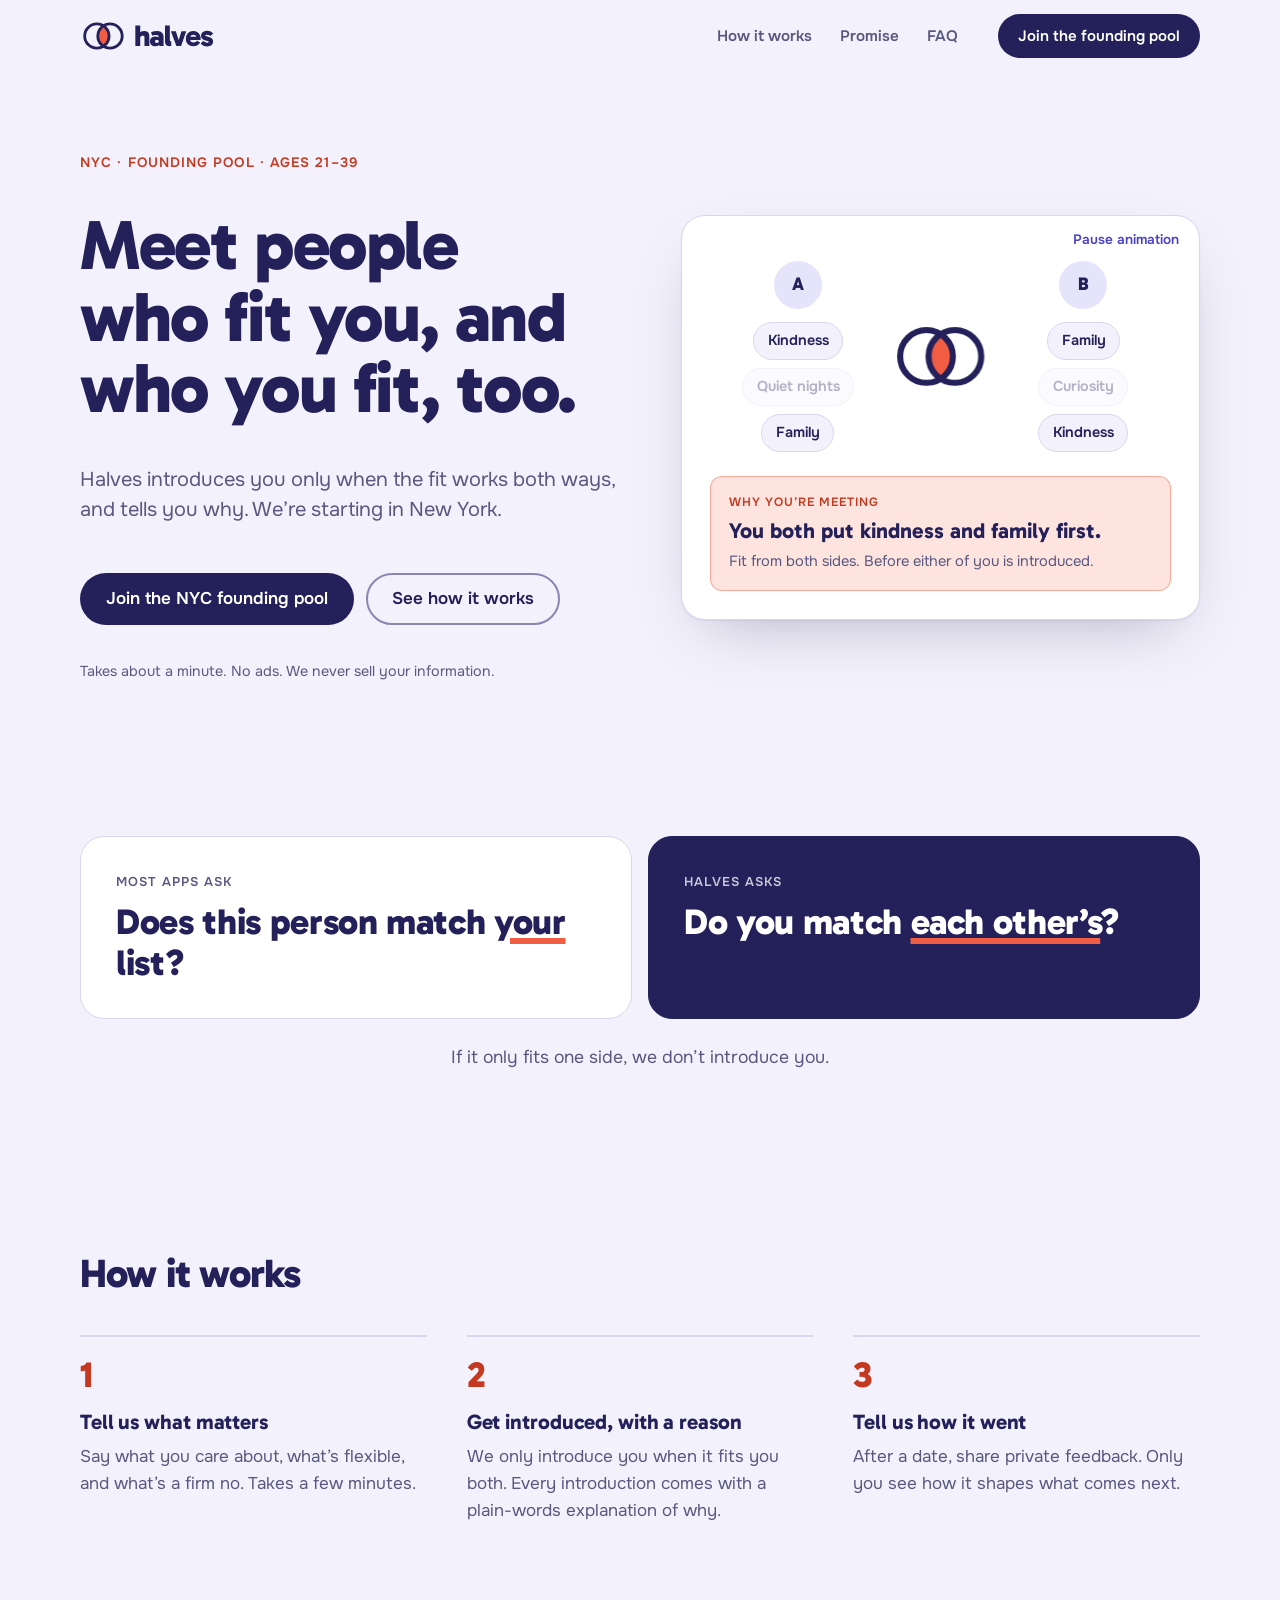
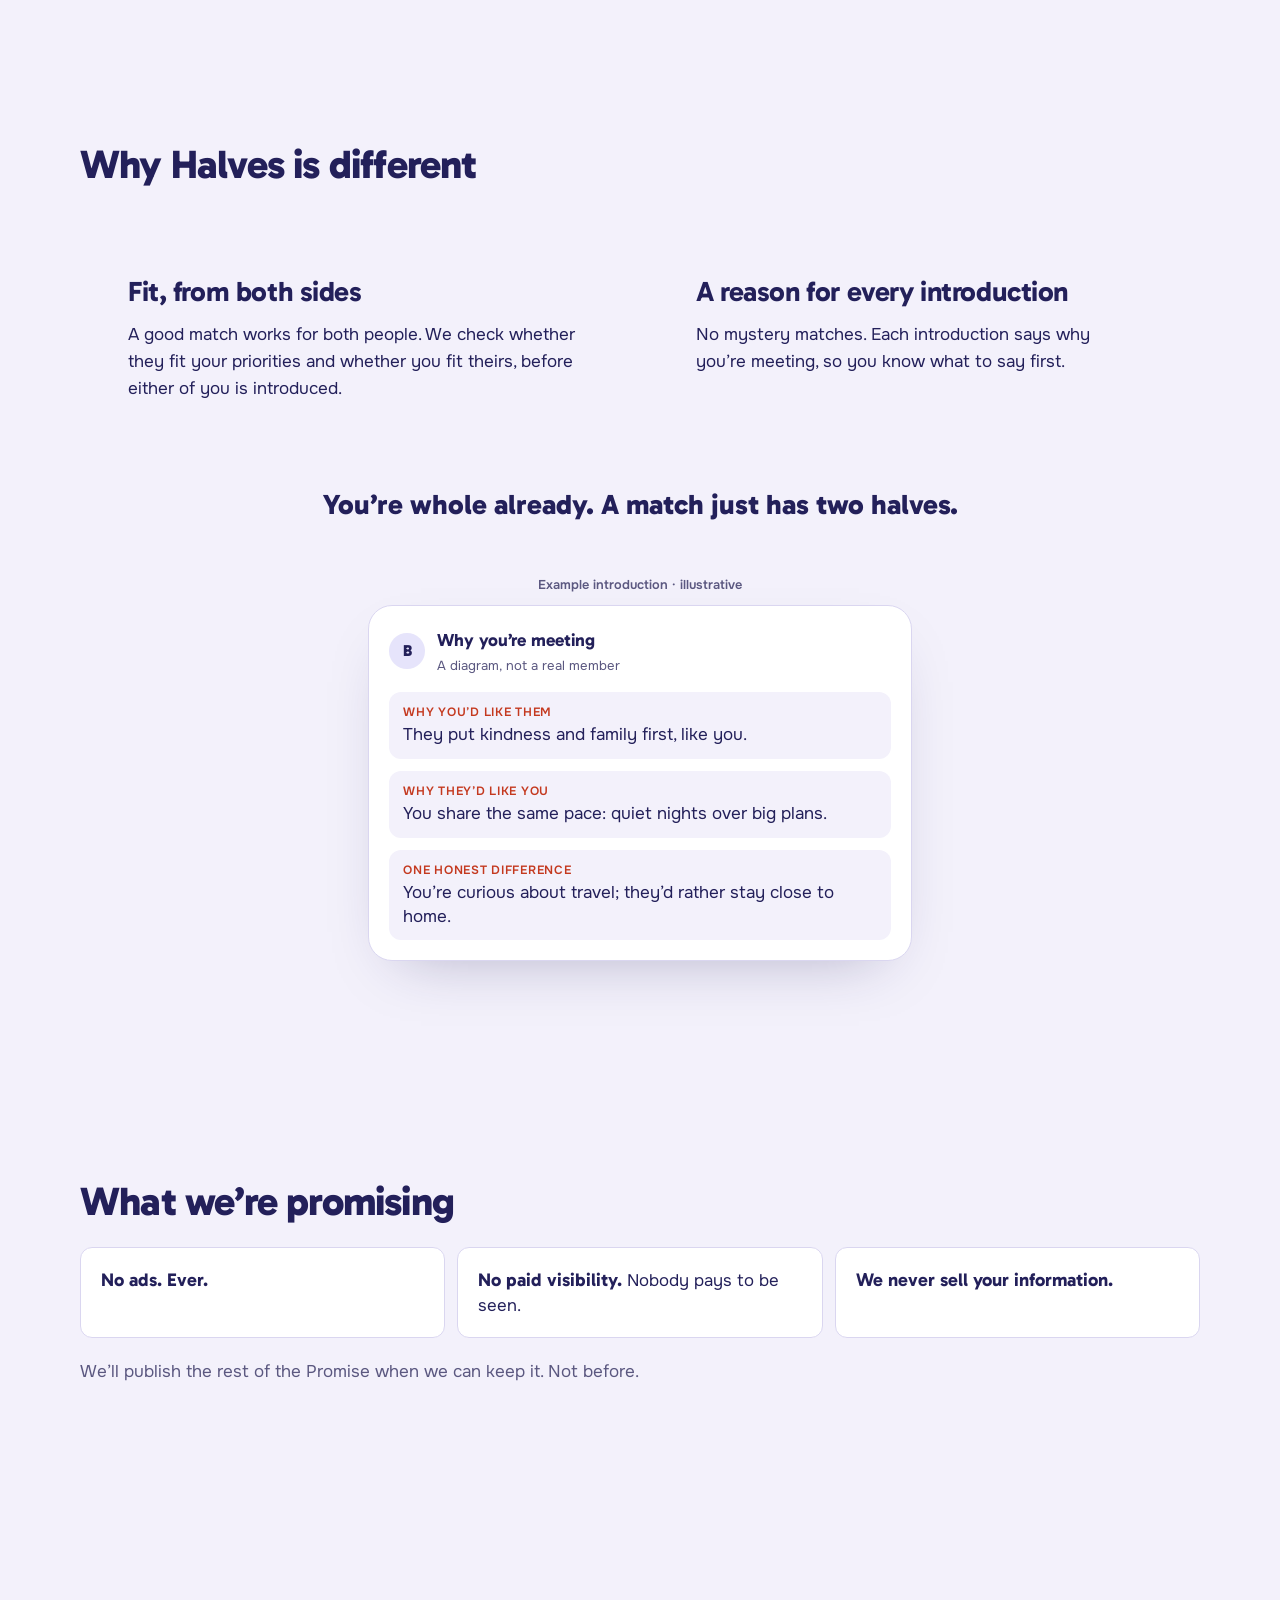
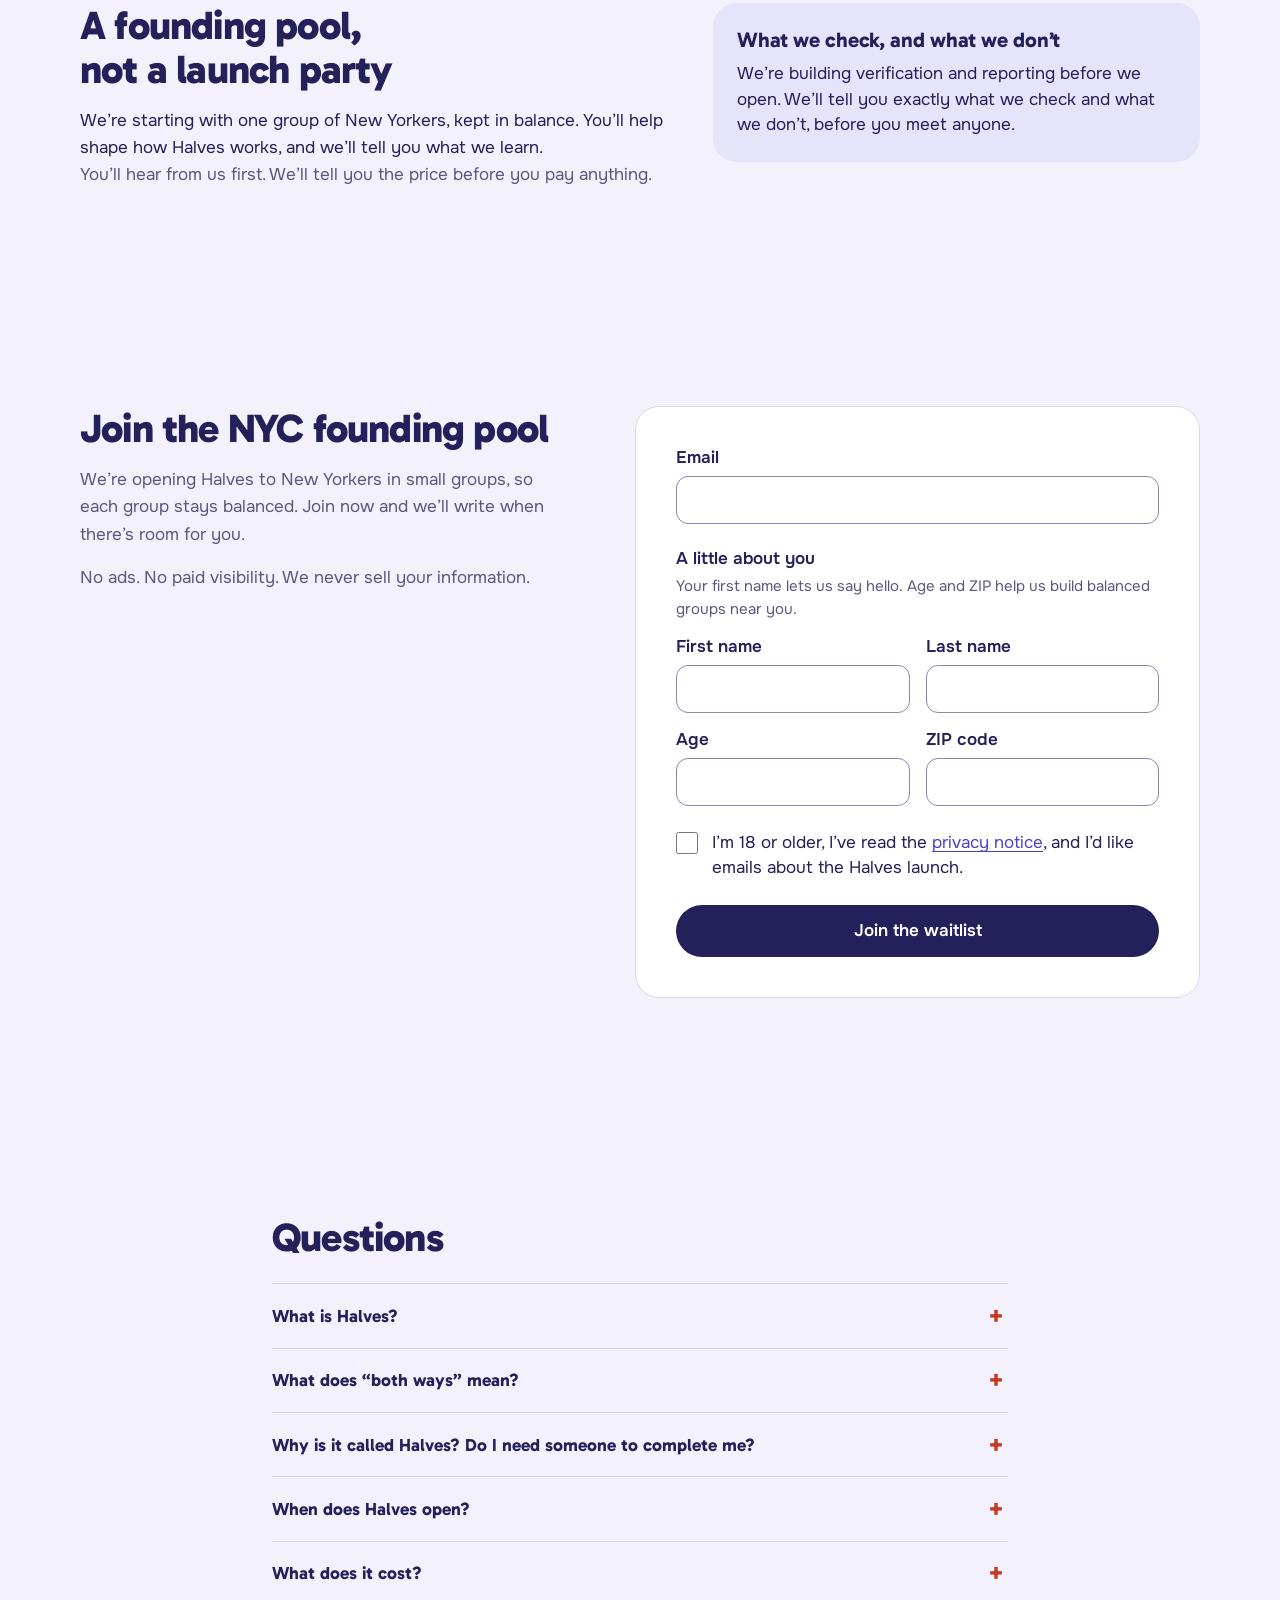
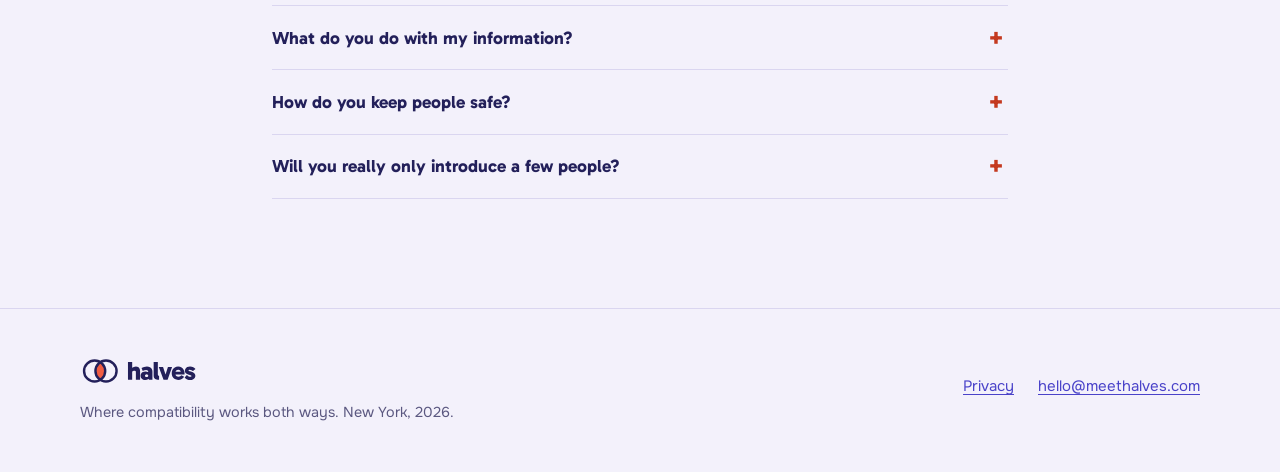
==== commit bced8bb2: "Hero animation loops, with pause control" ====
--- a/index.html
+++ b/index.html
@@ -93,7 +93,7 @@
           </div>
 
           <figcaption id="stage-cap" class="visually-hidden">Illustration: two people, A and B, each list what matters most to them. Where both lists overlap, Halves shows common ground, kindness and family, and explains why they’d meet.</figcaption>
-          <button class="replay" id="replay" type="button" hidden>Replay</button>
+          <button class="replay" id="replay" type="button" aria-pressed="false">Pause animation</button>
         </figure>
       </div>
     </section>
--- a/assets/site.css
+++ b/assets/site.css
@@ -113,3 +113,8 @@
 
 .pool h2 { margin-bottom: 1rem; }
 @media (max-width: 520px) { .replay { top: auto; bottom: 0.4rem; right: 0.5rem; } .why-card { margin-bottom: 1.6rem; } }
+
+/* Pause control gets its own row so it never sits on top of the picture */
+.stage { padding-top: clamp(2.4rem, 2rem + 1vw, 2.9rem); }
+.replay { top: 0.45rem; }
+@media (max-width: 520px) { .replay { top: 0.45rem; bottom: auto; } .why-card { margin-bottom: 0; } }
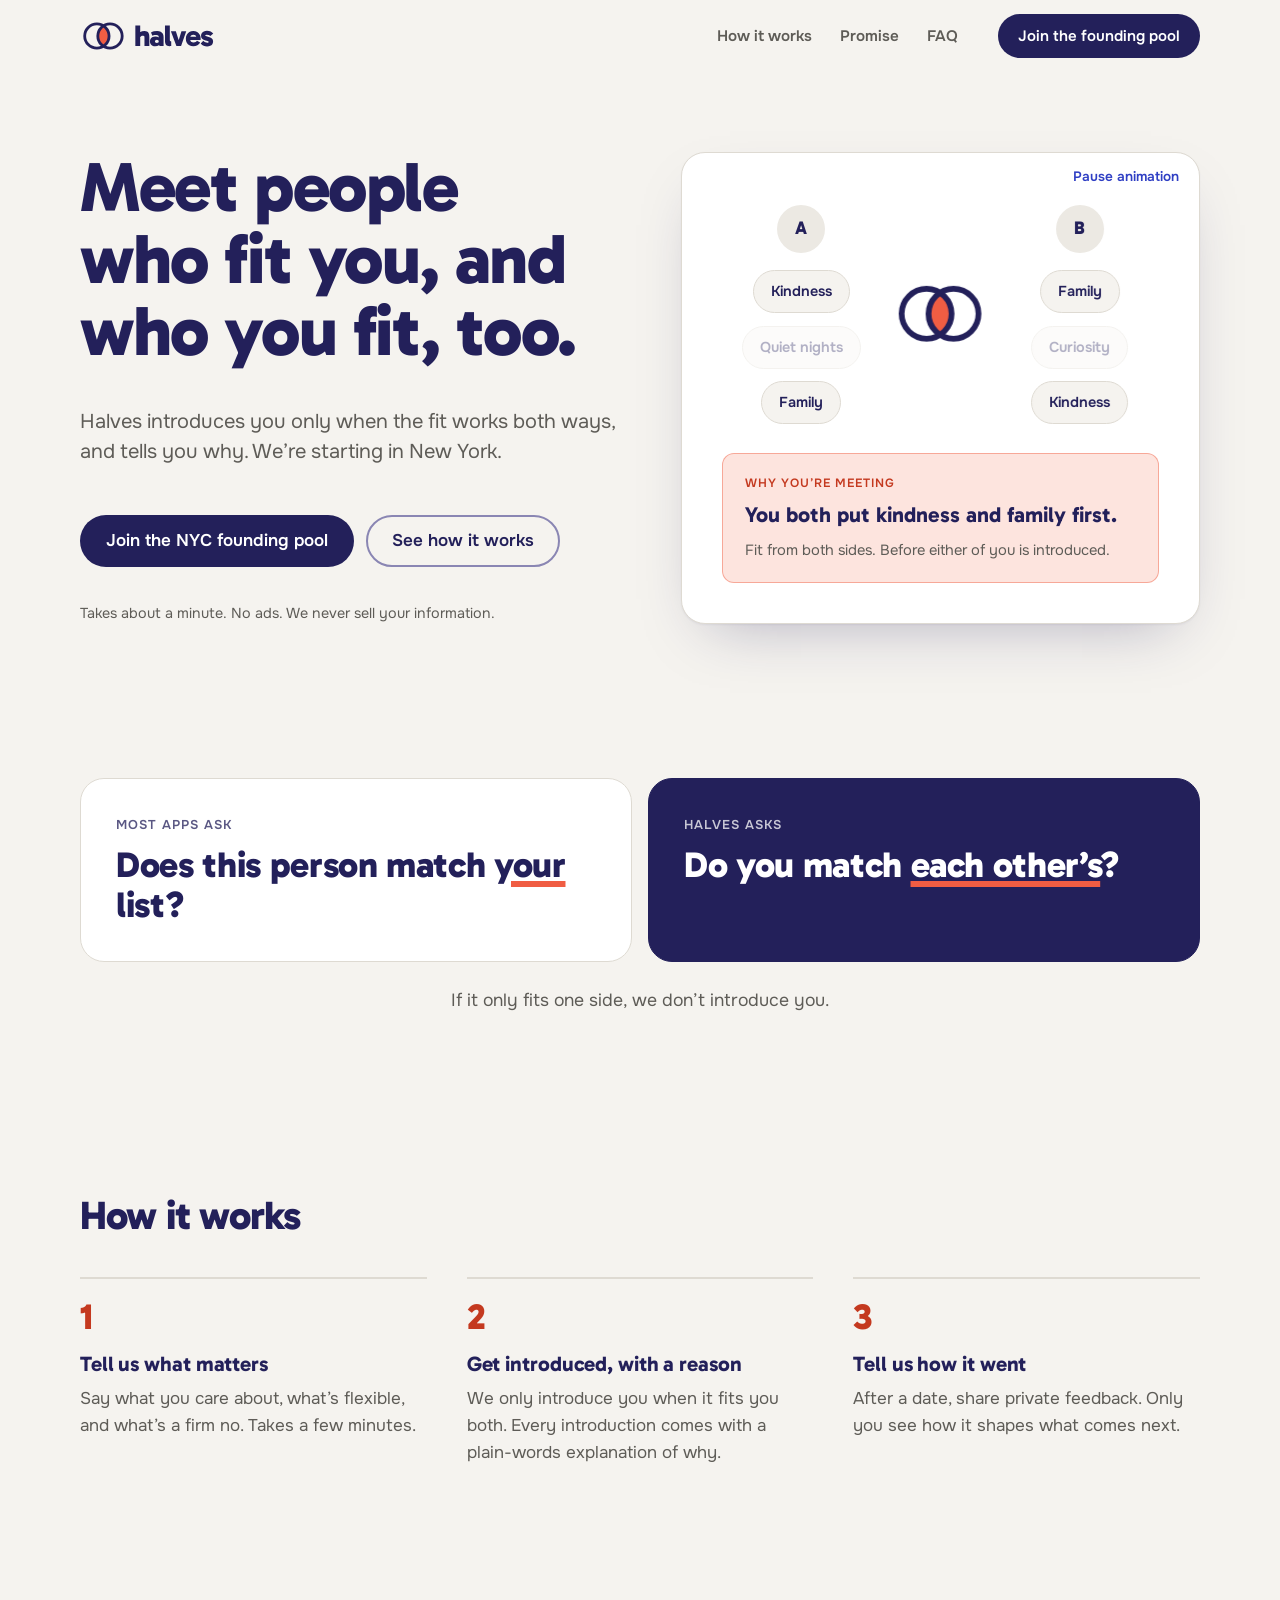
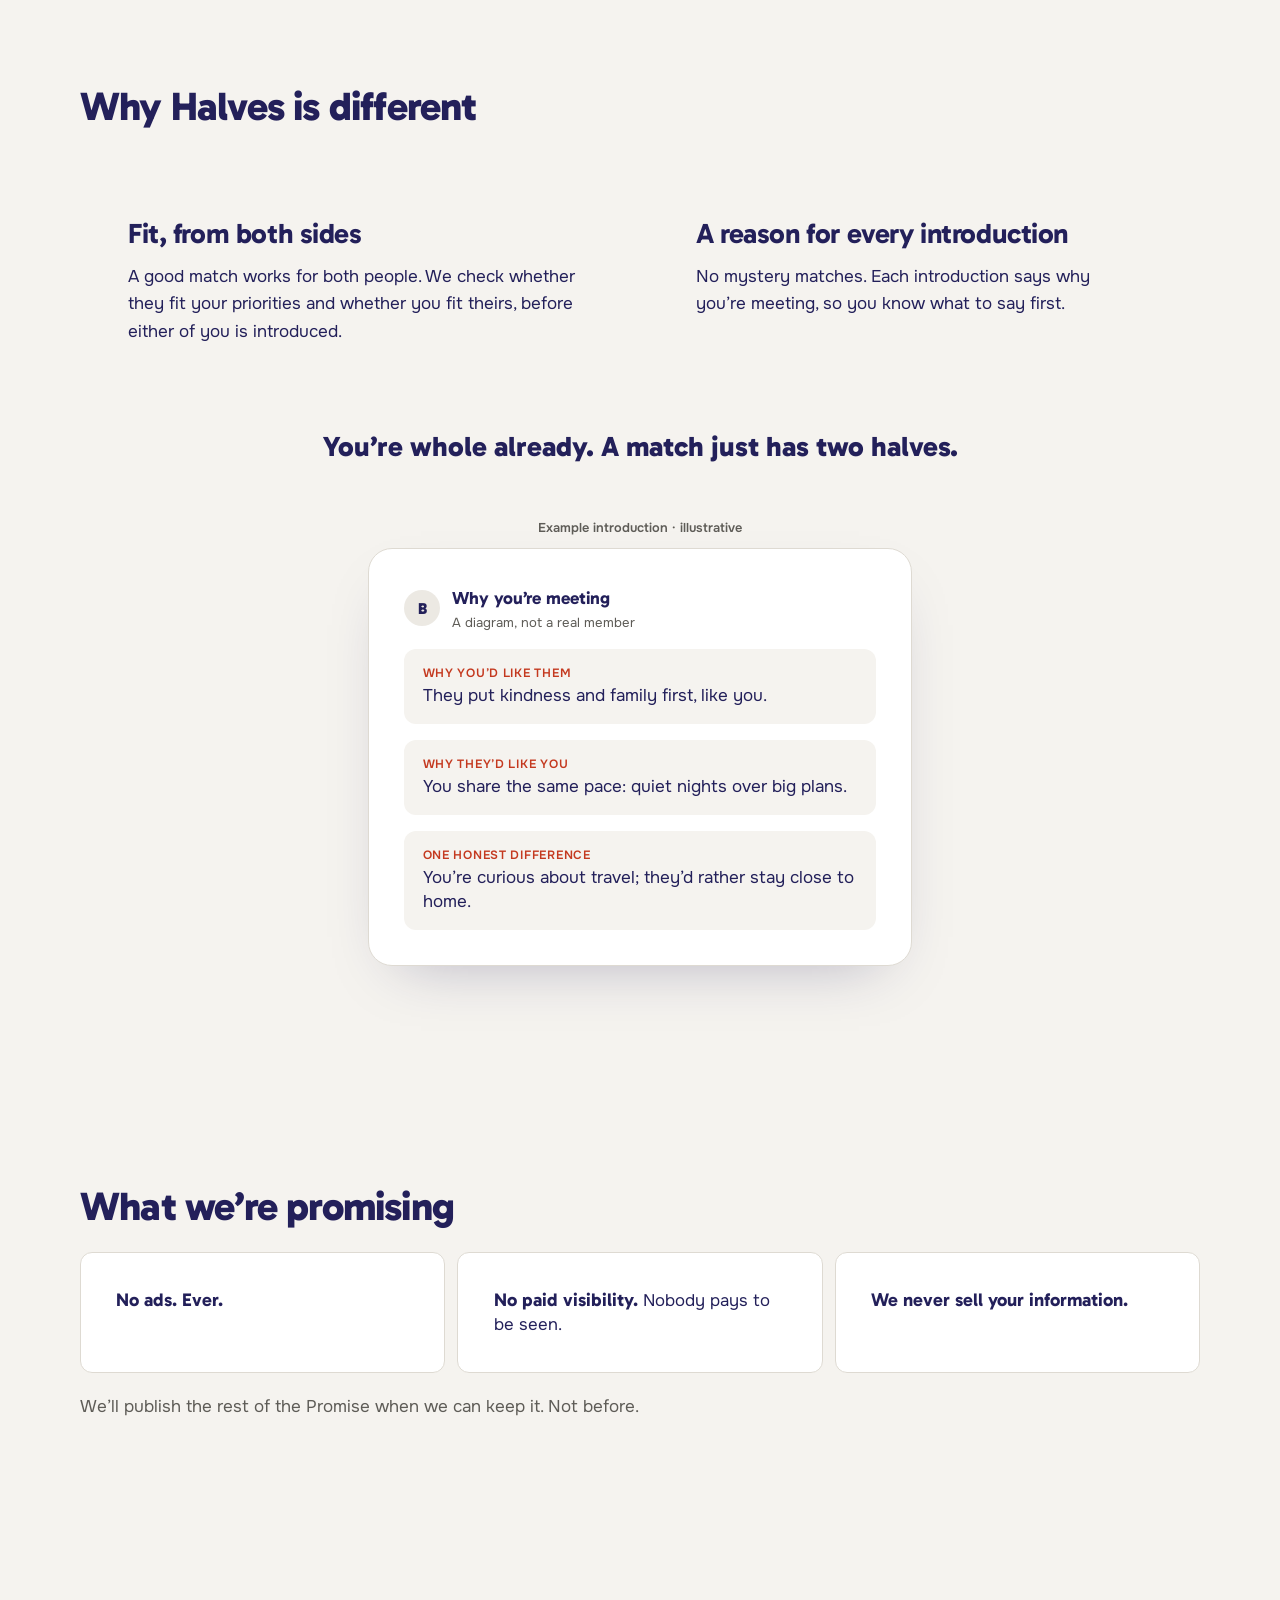
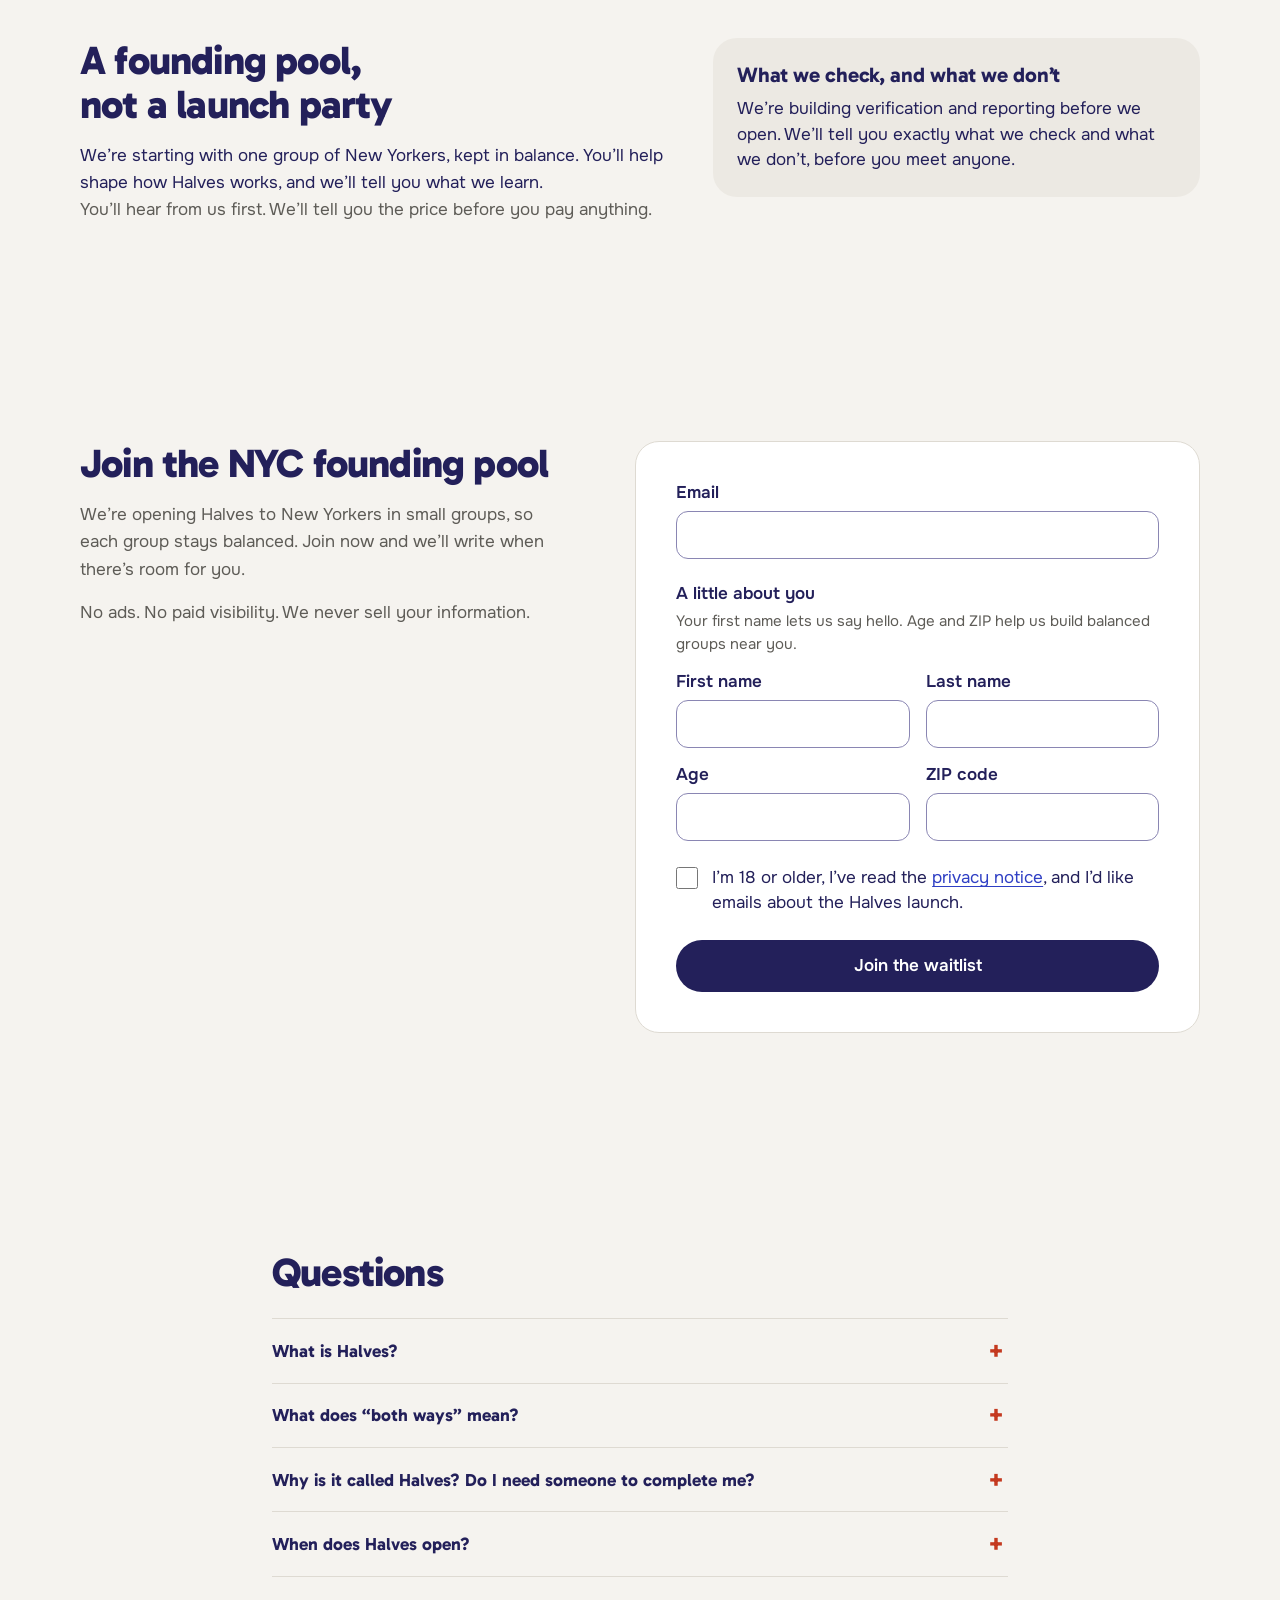
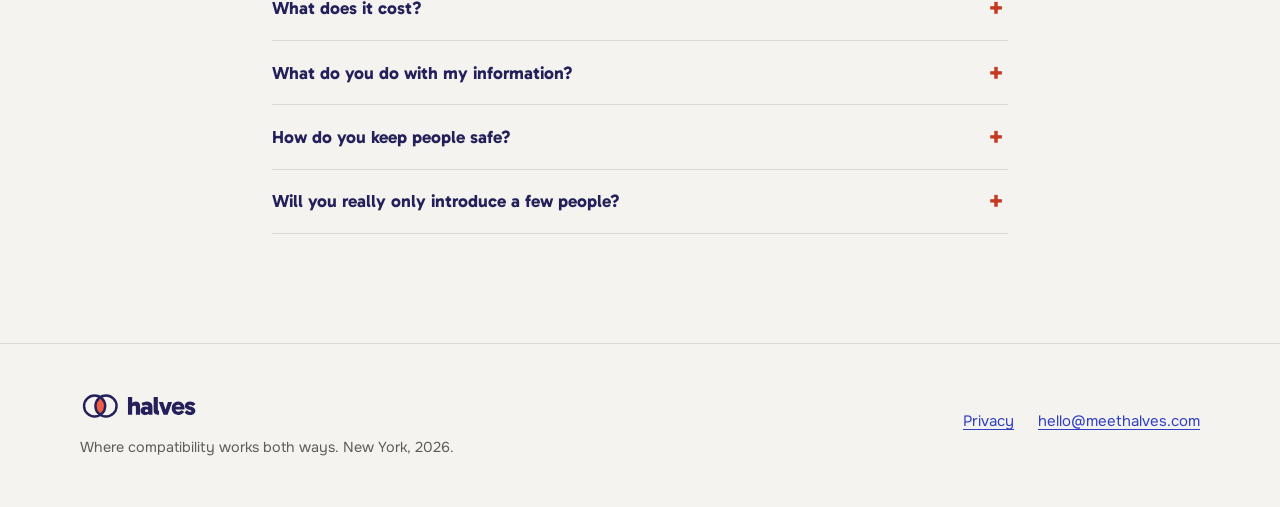
==== commit 52bcfe9e: "Visual pass: neutral palette, roomier phone UI; add final site" ====
--- a/index.html
+++ b/index.html
@@ -47,7 +47,6 @@
     <section class="hero hero-v2" aria-labelledby="headline">
       <div class="wrap hero-grid">
         <div class="hero-copy">
-          <p class="eyebrow">NYC · Founding pool · Ages 21–39</p>
           <h1 id="headline">Meet people who fit you, and who you fit, too.</h1>
           <p class="hero-sub" id="subhead">Halves introduces you only when the fit works both ways, and tells you why. We’re starting in New York.</p>
           <div class="hero-actions">
--- a/assets/styles.css
+++ b/assets/styles.css
@@ -51,26 +51,26 @@
 :root {
   color-scheme: light dark;
 
-  --bg: #F3F1FB;               /* lilac */
+  --bg: #F5F3EF;               /* lilac */
   --surface: #FFFFFF;
-  --sunk: #E8E5F7;
+  --sunk: #ECE9E3;
   --ink: #23205A;              /* indigo */
-  --muted: #5B5880;            /* 5.9:1 on bg */
-  --line: #DAD6F0;
+  --muted: #5E5C57;            /* 5.9:1 on bg */
+  --line: #DEDAD2;
   --primary: #23205A;          /* buttons */
   --primary-hover: #34307F;
   --on-primary: #FFFFFF;       /* 14:1 on primary */
   --coral-text: #C4391F;       /* coral when it is text: 4.8:1 on bg */
   --coral: #F05D43;            /* coral as a graphic: the hero's overlap */
   --coral-soft: #FDE4DE;
-  --periwinkle-soft: #E6E4FB;
+  --periwinkle-soft: #ECE9E3;
   --error: #B4232F;
   --success: #1E7A44;
 
   /* Derived tokens */
   --field-bg: #FFFFFF;
   --field-line: #8A86B3;       /* input borders: 3.4:1 on white, meets non-text contrast */
-  --link: #4A43C9;             /* 6.4:1 on bg, 7:1 on white */
+  --link: #2F3FC4;             /* 6.4:1 on bg, 7:1 on white */
   --focus: var(--link);
 
   --font-head: "Gabarito", ui-sans-serif, system-ui, -apple-system, "Segoe UI", Roboto, "Helvetica Neue", Arial, sans-serif;
@@ -85,25 +85,25 @@
 
 @media (prefers-color-scheme: dark) {
   :root {
-    --bg: #15133A;             /* night */
-    --surface: #1D1A4A;
-    --sunk: #27245C;
-    --ink: #F3F1FB;
-    --muted: #ABA8D6;          /* 7:1 on surface */
-    --line: #34306B;
-    --primary: #A9A6F2;        /* periwinkle */
-    --primary-hover: #BDBAF6;
-    --on-primary: #15133A;     /* 8:1 on primary */
+    --bg: #0E0E10;             /* night */
+    --surface: #17171A;
+    --sunk: #202024;
+    --ink: #F2EFE8;
+    --muted: #A7A6AE;          /* 7:1 on surface */
+    --line: #2C2C32;
+    --primary: #F2EFE8;        /* periwinkle */
+    --primary-hover: #FFFFFF;
+    --on-primary: #0E0E10;     /* 8:1 on primary */
     --coral-text: #FF8A72;
     --coral: #F26A51;
-    --coral-soft: #3A2240;
-    --periwinkle-soft: #262361;
+    --coral-soft: #2E2220;
+    --periwinkle-soft: #202024;
     --error: #FF7A84;
     --success: #5BCB8A;
 
-    --field-bg: #15133A;
-    --field-line: #7E7AB8;     /* 4:1 or better on dark surfaces */
-    --link: #B9B6FF;
+    --field-bg: #0E0E10;
+    --field-line: #77757C;     /* 4:1 or better on dark surfaces */
+    --link: #C8D0FF;
   }
 }
 
--- a/assets/site.css
+++ b/assets/site.css
@@ -118,3 +118,14 @@
 .stage { padding-top: clamp(2.4rem, 2rem + 1vw, 2.9rem); }
 .replay { top: 0.45rem; }
 @media (max-width: 520px) { .replay { top: 0.45rem; bottom: auto; } .why-card { margin-bottom: 0; } }
+
+/* Visual pass: neutral surfaces, calmer phone UI spacing */
+.chips { gap: 0.8rem; }
+.chip { padding: 0.55rem 1.05rem; }
+.person { gap: 1.1rem; }
+.stage { padding: clamp(1.75rem, 1rem + 2.5vw, 2.5rem); padding-top: clamp(2.8rem, 2.4rem + 1vw, 3.2rem); }
+.stage-people { gap: 0.75rem; margin-bottom: clamp(1.25rem, 1rem + 1vw, 2rem); }
+.why-card { padding: 1.25rem 1.4rem; margin-top: 0; }
+.why-line { margin-top: 0.6rem; } .why-sub { margin-top: 0.6rem; }
+.contrast-col, .promise-list li, .example-card { padding: clamp(1.5rem, 1rem + 1.5vw, 2.25rem); }
+.example-list { gap: 1rem; } .example-list li { padding: 1rem 1.15rem; }
